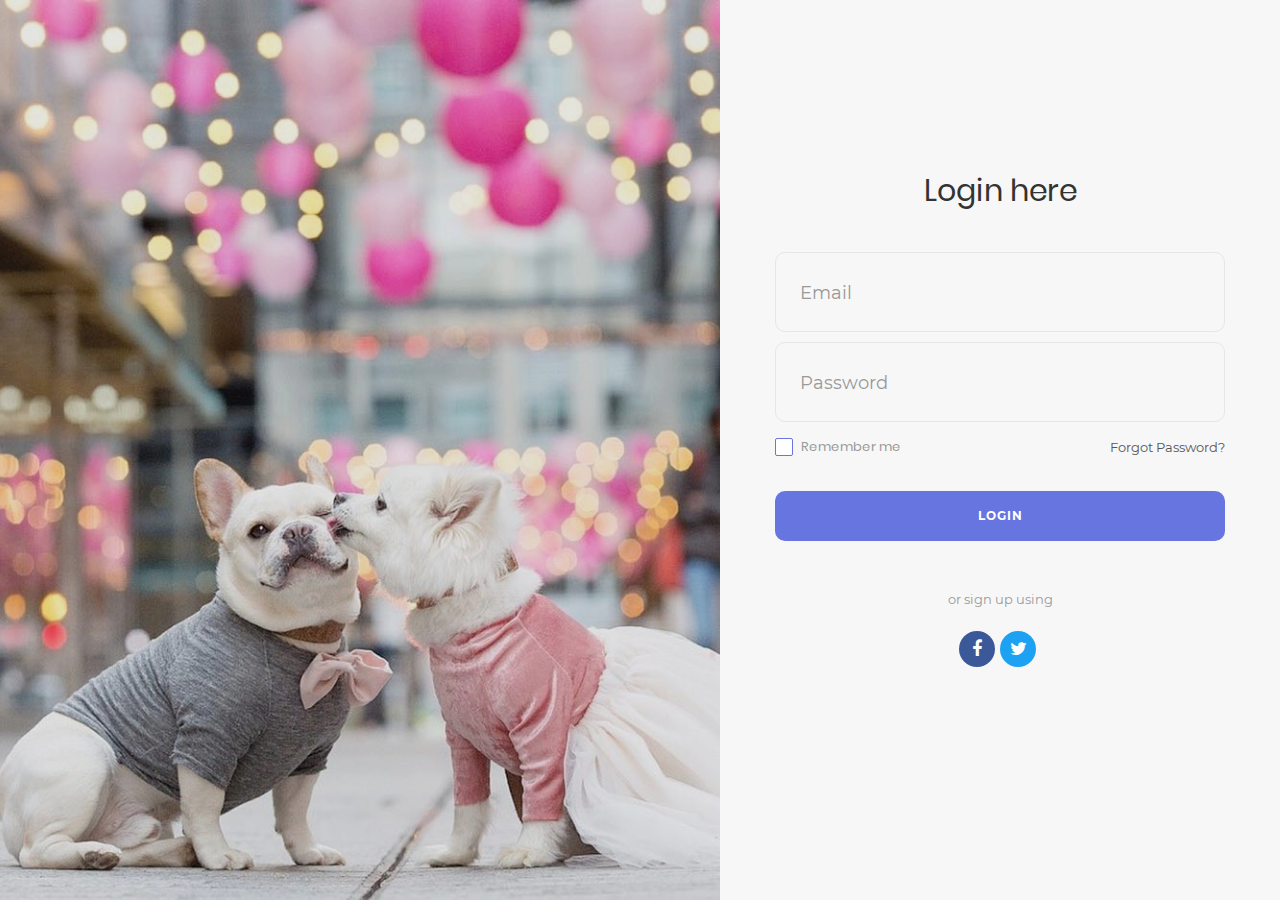
==== index.html @ 112bf882 "second commit" ====
<!DOCTYPE html>
<html lang="en">
<head>
	<title>Login here</title>
	<meta charset="UTF-8">
	<meta name="viewport" content="width=device-width, initial-scale=1">
	<link rel="icon" type="image/png" href="images/icons/favicon.ico"/>
	<link rel="stylesheet" type="text/css" href="additional/bootstrap/css/bootstrap.min.css">
	<link rel="stylesheet" type="text/css" href="fonts/font-awesome-4.7.0/css/font-awesome.min.css">
	<link rel="stylesheet" type="text/css" href="fonts/Linearicons-Free-v1.0.0/icon-font.min.css">
	<link rel="stylesheet" type="text/css" href="additional/animate/animate.css">
	<link rel="stylesheet" type="text/css" href="additional/css-hamburgers/hamburgers.min.css">
	<link rel="stylesheet" type="text/css" href="additional/animsition/css/animsition.min.css">
	<link rel="stylesheet" type="text/css" href="additional/select2/select2.min.css">
	<link rel="stylesheet" type="text/css" href="additional/daterangepicker/daterangepicker.css">
	<link rel="stylesheet" type="text/css" href="css/util.css">
	<link rel="stylesheet" type="text/css" href="css/main.css">
</head>
<body style="background-color: #666666;">

	<div class="limiter">
		<div class="container-login100">
			<div class="wrap-login100">
				<form class="login100-form validate-form">
					<span class="login100-form-title p-b-43">
						Login here
					</span>


					<div class="wrap-input100 validate-input" data-validate = "Valid email is required: ex@abc.xyz">
						<input class="input100" type="text" name="email">
						<span class="focus-input100"></span>
						<span class="label-input100">Email</span>
					</div>


					<div class="wrap-input100 validate-input" data-validate="Password is required">
						<input class="input100" type="password" name="pass">
						<span class="focus-input100"></span>
						<span class="label-input100">Password</span>
					</div>

					<div class="flex-sb-m w-full p-t-3 p-b-32">
						<div class="contact100-form-checkbox">
							<input class="input-checkbox100" id="ckb1" type="checkbox" name="remember-me">
							<label class="label-checkbox100" for="ckb1">
								Remember me
							</label>
						</div>

						<div>
							<a href="#" class="txt1">
								Forgot Password?
							</a>
						</div>
					</div>


					<div class="container-login100-form-btn">
						<button class="login100-form-btn">
							Login
						</button>
					</div>

					<div class="text-center p-t-46 p-b-20">
						<span class="txt2">
							or sign up using
						</span>
					</div>

					<div class="login100-form-social flex-c-m">
						<a href="#" class="login100-form-social-item flex-c-m bg1 m-r-5">
							<i class="fa fa-facebook-f" aria-hidden="true"></i>
						</a>

						<a href="#" class="login100-form-social-item flex-c-m bg2 m-r-5">
							<i class="fa fa-twitter" aria-hidden="true"></i>
						</a>
					</div>
				</form>

				<div class="login100-more" style="background-image: url('images/bg-01.jpg');">
				</div>
			</div>
		</div>
	</div>

	<script src="additional/jquery/jquery-3.2.1.min.js"></script>
	<script src="additional/animsition/js/animsition.min.js"></script>
	<script src="additional/bootstrap/js/popper.js"></script>
	<script src="additional/bootstrap/js/bootstrap.min.js"></script>
	<script src="additional/select2/select2.min.js"></script>
	<script src="additional/daterangepicker/moment.min.js"></script>
	<script src="additional/daterangepicker/daterangepicker.js"></script>
	<script src="additional/countdowntime/countdowntime.js"></script>
	<script src="js/main.js"></script>

</body>
</html>
---- fonts/Linearicons-Free-v1.0.0/icon-font.min.css ----
/*
Linearicons Free v1.0.0 - https://linearicons.com/free
By Perxis - https://perxis.com
(c) 2014-2015 Perxis.com
License: https://linearicons.com/free/license
*/
@font-face{font-family:Linearicons-Free;src:url(https://cdn.linearicons.com/free/1.0.0/Linearicons-Free.eot);src:url(https://cdn.linearicons.com/free/1.0.0/Linearicons-Free.eot?#iefix) format('embedded-opentype'),url(https://cdn.linearicons.com/free/1.0.0/Linearicons-Free.woff2) format('woff2'),url(https://cdn.linearicons.com/free/1.0.0/Linearicons-Free.ttf) format('truetype'),url(https://cdn.linearicons.com/free/1.0.0/Linearicons-Free.woff) format('woff'),url(https://cdn.linearicons.com/free/1.0.0/Linearicons-Free.svg#Linearicons-Free) format('svg');font-weight:400;font-style:normal}.lnr{font-family:Linearicons-Free;speak:none;font-style:normal;font-weight:400;font-variant:normal;text-transform:none;line-height:1;-webkit-font-smoothing:antialiased;-moz-osx-font-smoothing:grayscale}.lnr-home:before{content:"\e800"}.lnr-apartment:before{content:"\e801"}.lnr-pencil:before{content:"\e802"}.lnr-magic-wand:before{content:"\e803"}.lnr-drop:before{content:"\e804"}.lnr-lighter:before{content:"\e805"}.lnr-poop:before{content:"\e806"}.lnr-sun:before{content:"\e807"}.lnr-moon:before{content:"\e808"}.lnr-cloud:before{content:"\e809"}.lnr-cloud-upload:before{content:"\e80a"}.lnr-cloud-download:before{content:"\e80b"}.lnr-cloud-sync:before{content:"\e80c"}.lnr-cloud-check:before{content:"\e80d"}.lnr-database:before{content:"\e80e"}.lnr-lock:before{content:"\e80f"}.lnr-cog:before{content:"\e810"}.lnr-trash:before{content:"\e811"}.lnr-dice:before{content:"\e812"}.lnr-heart:before{content:"\e813"}.lnr-star:before{content:"\e814"}.lnr-star-half:before{content:"\e815"}.lnr-star-empty:before{content:"\e816"}.lnr-flag:before{content:"\e817"}.lnr-envelope:before{content:"\e818"}.lnr-paperclip:before{content:"\e819"}.lnr-inbox:before{content:"\e81a"}.lnr-eye:before{content:"\e81b"}.lnr-printer:before{content:"\e81c"}.lnr-file-empty:before{content:"\e81d"}.lnr-file-add:before{content:"\e81e"}.lnr-enter:before{content:"\e81f"}.lnr-exit:before{content:"\e820"}.lnr-graduation-hat:before{content:"\e821"}.lnr-license:before{content:"\e822"}.lnr-music-note:before{content:"\e823"}.lnr-film-play:before{content:"\e824"}.lnr-camera-video:before{content:"\e825"}.lnr-camera:before{content:"\e826"}.lnr-picture:before{content:"\e827"}.lnr-book:before{content:"\e828"}.lnr-bookmark:before{content:"\e829"}.lnr-user:before{content:"\e82a"}.lnr-users:before{content:"\e82b"}.lnr-shirt:before{content:"\e82c"}.lnr-store:before{content:"\e82d"}.lnr-cart:before{content:"\e82e"}.lnr-tag:before{content:"\e82f"}.lnr-phone-handset:before{content:"\e830"}.lnr-phone:before{content:"\e831"}.lnr-pushpin:before{content:"\e832"}.lnr-map-marker:before{content:"\e833"}.lnr-map:before{content:"\e834"}.lnr-location:before{content:"\e835"}.lnr-calendar-full:before{content:"\e836"}.lnr-keyboard:before{content:"\e837"}.lnr-spell-check:before{content:"\e838"}.lnr-screen:before{content:"\e839"}.lnr-smartphone:before{content:"\e83a"}.lnr-tablet:before{content:"\e83b"}.lnr-laptop:before{content:"\e83c"}.lnr-laptop-phone:before{content:"\e83d"}.lnr-power-switch:before{content:"\e83e"}.lnr-bubble:before{content:"\e83f"}.lnr-heart-pulse:before{content:"\e840"}.lnr-construction:before{content:"\e841"}.lnr-pie-chart:before{content:"\e842"}.lnr-chart-bars:before{content:"\e843"}.lnr-gift:before{content:"\e844"}.lnr-diamond:before{content:"\e845"}.lnr-linearicons:before{content:"\e846"}.lnr-dinner:before{content:"\e847"}.lnr-coffee-cup:before{content:"\e848"}.lnr-leaf:before{content:"\e849"}.lnr-paw:before{content:"\e84a"}.lnr-rocket:before{content:"\e84b"}.lnr-briefcase:before{content:"\e84c"}.lnr-bus:before{content:"\e84d"}.lnr-car:before{content:"\e84e"}.lnr-train:before{content:"\e84f"}.lnr-bicycle:before{content:"\e850"}.lnr-wheelchair:before{content:"\e851"}.lnr-select:before{content:"\e852"}.lnr-earth:before{content:"\e853"}.lnr-smile:before{content:"\e854"}.lnr-sad:before{content:"\e855"}.lnr-neutral:before{content:"\e856"}.lnr-mustache:before{content:"\e857"}.lnr-alarm:before{content:"\e858"}.lnr-bullhorn:before{content:"\e859"}.lnr-volume-high:before{content:"\e85a"}.lnr-volume-medium:before{content:"\e85b"}.lnr-volume-low:before{content:"\e85c"}.lnr-volume:before{content:"\e85d"}.lnr-mic:before{content:"\e85e"}.lnr-hourglass:before{content:"\e85f"}.lnr-undo:before{content:"\e860"}.lnr-redo:before{content:"\e861"}.lnr-sync:before{content:"\e862"}.lnr-history:before{content:"\e863"}.lnr-clock:before{content:"\e864"}.lnr-download:before{content:"\e865"}.lnr-upload:before{content:"\e866"}.lnr-enter-down:before{content:"\e867"}.lnr-exit-up:before{content:"\e868"}.lnr-bug:before{content:"\e869"}.lnr-code:before{content:"\e86a"}.lnr-link:before{content:"\e86b"}.lnr-unlink:before{content:"\e86c"}.lnr-thumbs-up:before{content:"\e86d"}.lnr-thumbs-down:before{content:"\e86e"}.lnr-magnifier:before{content:"\e86f"}.lnr-cross:before{content:"\e870"}.lnr-menu:before{content:"\e871"}.lnr-list:before{content:"\e872"}.lnr-chevron-up:before{content:"\e873"}.lnr-chevron-down:before{content:"\e874"}.lnr-chevron-left:before{content:"\e875"}.lnr-chevron-right:before{content:"\e876"}.lnr-arrow-up:before{content:"\e877"}.lnr-arrow-down:before{content:"\e878"}.lnr-arrow-left:before{content:"\e879"}.lnr-arrow-right:before{content:"\e87a"}.lnr-move:before{content:"\e87b"}.lnr-warning:before{content:"\e87c"}.lnr-question-circle:before{content:"\e87d"}.lnr-menu-circle:before{content:"\e87e"}.lnr-checkmark-circle:before{content:"\e87f"}.lnr-cross-circle:before{content:"\e880"}.lnr-plus-circle:before{content:"\e881"}.lnr-circle-minus:before{content:"\e882"}.lnr-arrow-up-circle:before{content:"\e883"}.lnr-arrow-down-circle:before{content:"\e884"}.lnr-arrow-left-circle:before{content:"\e885"}.lnr-arrow-right-circle:before{content:"\e886"}.lnr-chevron-up-circle:before{content:"\e887"}.lnr-chevron-down-circle:before{content:"\e888"}.lnr-chevron-left-circle:before{content:"\e889"}.lnr-chevron-right-circle:before{content:"\e88a"}.lnr-crop:before{content:"\e88b"}.lnr-frame-expand:before{content:"\e88c"}.lnr-frame-contract:before{content:"\e88d"}.lnr-layers:before{content:"\e88e"}.lnr-funnel:before{content:"\e88f"}.lnr-text-format:before{content:"\e890"}.lnr-text-format-remove:before{content:"\e891"}.lnr-text-size:before{content:"\e892"}.lnr-bold:before{content:"\e893"}.lnr-italic:before{content:"\e894"}.lnr-underline:before{content:"\e895"}.lnr-strikethrough:before{content:"\e896"}.lnr-highlight:before{content:"\e897"}.lnr-text-align-left:before{content:"\e898"}.lnr-text-align-center:before{content:"\e899"}.lnr-text-align-right:before{content:"\e89a"}.lnr-text-align-justify:before{content:"\e89b"}.lnr-line-spacing:before{content:"\e89c"}.lnr-indent-increase:before{content:"\e89d"}.lnr-indent-decrease:before{content:"\e89e"}.lnr-pilcrow:before{content:"\e89f"}.lnr-direction-ltr:before{content:"\e8a0"}.lnr-direction-rtl:before{content:"\e8a1"}.lnr-page-break:before{content:"\e8a2"}.lnr-sort-alpha-asc:before{content:"\e8a3"}.lnr-sort-amount-asc:before{content:"\e8a4"}.lnr-hand:before{content:"\e8a5"}.lnr-pointer-up:before{content:"\e8a6"}.lnr-pointer-right:before{content:"\e8a7"}.lnr-pointer-down:before{content:"\e8a8"}.lnr-pointer-left:before{content:"\e8a9"}
---- additional/css-hamburgers/hamburgers.min.css ----
/*!
 * Hamburgers
 * @description Tasty CSS-animated hamburgers
 * @author Jonathan Suh @jonsuh
 * @site https://jonsuh.com/hamburgers
 * @link https://github.com/jonsuh/hamburgers
 */.hamburger{font:inherit;display:inline-block;overflow:visible;margin:0;padding:15px;cursor:pointer;transition-timing-function:linear;transition-duration:.15s;transition-property:opacity,filter;text-transform:none;color:inherit;border:0;background-color:transparent}.hamburger:hover{opacity:.7}.hamburger-box{position:relative;display:inline-block;width:40px;height:24px}.hamburger-inner{top:50%;display:block;margin-top:-2px}.hamburger-inner,.hamburger-inner:after,.hamburger-inner:before{position:absolute;width:40px;height:4px;transition-timing-function:ease;transition-duration:.15s;transition-property:transform;border-radius:4px;background-color:#000}.hamburger-inner:after,.hamburger-inner:before{display:block;content:''}.hamburger-inner:before{top:-10px}.hamburger-inner:after{bottom:-10px}.hamburger--3dx .hamburger-box{perspective:80px}.hamburger--3dx .hamburger-inner{transition:transform .2s cubic-bezier(.645,.045,.355,1),background-color 0s cubic-bezier(.645,.045,.355,1) .1s}.hamburger--3dx .hamburger-inner:after,.hamburger--3dx .hamburger-inner:before{transition:transform 0s cubic-bezier(.645,.045,.355,1) .1s}.hamburger--3dx.is-active .hamburger-inner{transform:rotateY(180deg);background-color:transparent}.hamburger--3dx.is-active .hamburger-inner:before{transform:translate3d(0,10px,0) rotate(45deg)}.hamburger--3dx.is-active .hamburger-inner:after{transform:translate3d(0,-10px,0) rotate(-45deg)}.hamburger--3dx-r .hamburger-box{perspective:80px}.hamburger--3dx-r .hamburger-inner{transition:transform .2s cubic-bezier(.645,.045,.355,1),background-color 0s cubic-bezier(.645,.045,.355,1) .1s}.hamburger--3dx-r .hamburger-inner:after,.hamburger--3dx-r .hamburger-inner:before{transition:transform 0s cubic-bezier(.645,.045,.355,1) .1s}.hamburger--3dx-r.is-active .hamburger-inner{transform:rotateY(-180deg);background-color:transparent}.hamburger--3dx-r.is-active .hamburger-inner:before{transform:translate3d(0,10px,0) rotate(45deg)}.hamburger--3dx-r.is-active .hamburger-inner:after{transform:translate3d(0,-10px,0) rotate(-45deg)}.hamburger--3dy .hamburger-box{perspective:80px}.hamburger--3dy .hamburger-inner{transition:transform .2s cubic-bezier(.645,.045,.355,1),background-color 0s cubic-bezier(.645,.045,.355,1) .1s}.hamburger--3dy .hamburger-inner:after,.hamburger--3dy .hamburger-inner:before{transition:transform 0s cubic-bezier(.645,.045,.355,1) .1s}.hamburger--3dy.is-active .hamburger-inner{transform:rotateX(-180deg);background-color:transparent}.hamburger--3dy.is-active .hamburger-inner:before{transform:translate3d(0,10px,0) rotate(45deg)}.hamburger--3dy.is-active .hamburger-inner:after{transform:translate3d(0,-10px,0) rotate(-45deg)}.hamburger--3dy-r .hamburger-box{perspective:80px}.hamburger--3dy-r .hamburger-inner{transition:transform .2s cubic-bezier(.645,.045,.355,1),background-color 0s cubic-bezier(.645,.045,.355,1) .1s}.hamburger--3dy-r .hamburger-inner:after,.hamburger--3dy-r .hamburger-inner:before{transition:transform 0s cubic-bezier(.645,.045,.355,1) .1s}.hamburger--3dy-r.is-active .hamburger-inner{transform:rotateX(180deg);background-color:transparent}.hamburger--3dy-r.is-active .hamburger-inner:before{transform:translate3d(0,10px,0) rotate(45deg)}.hamburger--3dy-r.is-active .hamburger-inner:after{transform:translate3d(0,-10px,0) rotate(-45deg)}.hamburger--arrow.is-active .hamburger-inner:before{transform:translate3d(-8px,0,0) rotate(-45deg) scaleX(.7)}.hamburger--arrow.is-active .hamburger-inner:after{transform:translate3d(-8px,0,0) rotate(45deg) scaleX(.7)}.hamburger--arrow-r.is-active .hamburger-inner:before{transform:translate3d(8px,0,0) rotate(45deg) scaleX(.7)}.hamburger--arrow-r.is-active .hamburger-inner:after{transform:translate3d(8px,0,0) rotate(-45deg) scaleX(.7)}.hamburger--arrowalt .hamburger-inner:before{transition:top .1s ease .15s,transform .15s cubic-bezier(.165,.84,.44,1)}.hamburger--arrowalt .hamburger-inner:after{transition:bottom .1s ease .15s,transform .15s cubic-bezier(.165,.84,.44,1)}.hamburger--arrowalt.is-active .hamburger-inner:before{top:0;transition:top .1s ease,transform .15s cubic-bezier(.895,.03,.685,.22) .1s;transform:translate3d(-8px,-10px,0) rotate(-45deg) scaleX(.7)}.hamburger--arrowalt.is-active .hamburger-inner:after{bottom:0;transition:bottom .1s ease,transform .15s cubic-bezier(.895,.03,.685,.22) .1s;transform:translate3d(-8px,10px,0) rotate(45deg) scaleX(.7)}.hamburger--arrowalt-r .hamburger-inner:before{transition:top .1s ease .15s,transform .15s cubic-bezier(.165,.84,.44,1)}.hamburger--arrowalt-r .hamburger-inner:after{transition:bottom .1s ease .15s,transform .15s cubic-bezier(.165,.84,.44,1)}.hamburger--arrowalt-r.is-active .hamburger-inner:before{top:0;transition:top .1s ease,transform .15s cubic-bezier(.895,.03,.685,.22) .1s;transform:translate3d(8px,-10px,0) rotate(45deg) scaleX(.7)}.hamburger--arrowalt-r.is-active .hamburger-inner:after{bottom:0;transition:bottom .1s ease,transform .15s cubic-bezier(.895,.03,.685,.22) .1s;transform:translate3d(8px,10px,0) rotate(-45deg) scaleX(.7)}.hamburger--boring .hamburger-inner,.hamburger--boring .hamburger-inner:after,.hamburger--boring .hamburger-inner:before{transition-property:none}.hamburger--boring.is-active .hamburger-inner{transform:rotate(45deg)}.hamburger--boring.is-active .hamburger-inner:before{top:0;opacity:0}.hamburger--boring.is-active .hamburger-inner:after{bottom:0;transform:rotate(-90deg)}.hamburger--collapse .hamburger-inner{top:auto;bottom:0;transition-delay:.15s;transition-timing-function:cubic-bezier(.55,.055,.675,.19);transition-duration:.15s}.hamburger--collapse .hamburger-inner:after{top:-20px;transition:top .3s cubic-bezier(.33333,.66667,.66667,1) .3s,opacity .1s linear}.hamburger--collapse .hamburger-inner:before{transition:top .12s cubic-bezier(.33333,.66667,.66667,1) .3s,transform .15s cubic-bezier(.55,.055,.675,.19)}.hamburger--collapse.is-active .hamburger-inner{transition-delay:.32s;transition-timing-function:cubic-bezier(.215,.61,.355,1);transform:translate3d(0,-10px,0) rotate(-45deg)}.hamburger--collapse.is-active .hamburger-inner:after{top:0;transition:top .3s cubic-bezier(.33333,0,.66667,.33333),opacity .1s linear .27s;opacity:0}.hamburger--collapse.is-active .hamburger-inner:before{top:0;transition:top .12s cubic-bezier(.33333,0,.66667,.33333) .18s,transform .15s cubic-bezier(.215,.61,.355,1) .42s;transform:rotate(-90deg)}.hamburger--collapse-r .hamburger-inner{top:auto;bottom:0;transition-delay:.15s;transition-timing-function:cubic-bezier(.55,.055,.675,.19);transition-duration:.15s}.hamburger--collapse-r .hamburger-inner:after{top:-20px;transition:top .3s cubic-bezier(.33333,.66667,.66667,1) .3s,opacity .1s linear}.hamburger--collapse-r .hamburger-inner:before{transition:top .12s cubic-bezier(.33333,.66667,.66667,1) .3s,transform .15s cubic-bezier(.55,.055,.675,.19)}.hamburger--collapse-r.is-active .hamburger-inner{transition-delay:.32s;transition-timing-function:cubic-bezier(.215,.61,.355,1);transform:translate3d(0,-10px,0) rotate(45deg)}.hamburger--collapse-r.is-active .hamburger-inner:after{top:0;transition:top .3s cubic-bezier(.33333,0,.66667,.33333),opacity .1s linear .27s;opacity:0}.hamburger--collapse-r.is-active .hamburger-inner:before{top:0;transition:top .12s cubic-bezier(.33333,0,.66667,.33333) .18s,transform .15s cubic-bezier(.215,.61,.355,1) .42s;transform:rotate(90deg)}.hamburger--elastic .hamburger-inner{top:2px;transition-timing-function:cubic-bezier(.68,-.55,.265,1.55);transition-duration:.4s}.hamburger--elastic .hamburger-inner:before{top:10px;transition:opacity .15s ease .4s}.hamburger--elastic .hamburger-inner:after{top:20px;transition:transform .4s cubic-bezier(.68,-.55,.265,1.55)}.hamburger--elastic.is-active .hamburger-inner{transition-delay:.1s;transform:translate3d(0,10px,0) rotate(135deg)}.hamburger--elastic.is-active .hamburger-inner:before{transition-delay:0s;opacity:0}.hamburger--elastic.is-active .hamburger-inner:after{transition-delay:.1s;transform:translate3d(0,-20px,0) rotate(-270deg)}.hamburger--elastic-r .hamburger-inner{top:2px;transition-timing-function:cubic-bezier(.68,-.55,.265,1.55);transition-duration:.4s}.hamburger--elastic-r .hamburger-inner:before{top:10px;transition:opacity .15s ease .4s}.hamburger--elastic-r .hamburger-inner:after{top:20px;transition:transform .4s cubic-bezier(.68,-.55,.265,1.55)}.hamburger--elastic-r.is-active .hamburger-inner{transition-delay:.1s;transform:translate3d(0,10px,0) rotate(-135deg)}.hamburger--elastic-r.is-active .hamburger-inner:before{transition-delay:0s;opacity:0}.hamburger--elastic-r.is-active .hamburger-inner:after{transition-delay:.1s;transform:translate3d(0,-20px,0) rotate(270deg)}.hamburger--emphatic{overflow:hidden}.hamburger--emphatic .hamburger-inner{transition:background-color .2s ease-in .25s}.hamburger--emphatic .hamburger-inner:before{left:0;transition:transform .2s cubic-bezier(.6,.04,.98,.335),top .05s linear .2s,left .2s ease-in .25s}.hamburger--emphatic .hamburger-inner:after{top:10px;right:0;transition:transform .2s cubic-bezier(.6,.04,.98,.335),top .05s linear .2s,right .2s ease-in .25s}.hamburger--emphatic.is-active .hamburger-inner{transition-delay:0s;transition-timing-function:ease-out;background-color:transparent}.hamburger--emphatic.is-active .hamburger-inner:before{top:-80px;left:-80px;transition:left .2s ease-out,top .05s linear .2s,transform .2s cubic-bezier(.075,.82,.165,1) .25s;transform:translate3d(80px,80px,0) rotate(45deg)}.hamburger--emphatic.is-active .hamburger-inner:after{top:-80px;right:-80px;transition:right .2s ease-out,top .05s linear .2s,transform .2s cubic-bezier(.075,.82,.165,1) .25s;transform:translate3d(-80px,80px,0) rotate(-45deg)}.hamburger--emphatic-r{overflow:hidden}.hamburger--emphatic-r .hamburger-inner{transition:background-color .2s ease-in .25s}.hamburger--emphatic-r .hamburger-inner:before{left:0;transition:transform .2s cubic-bezier(.6,.04,.98,.335),top .05s linear .2s,left .2s ease-in .25s}.hamburger--emphatic-r .hamburger-inner:after{top:10px;right:0;transition:transform .2s cubic-bezier(.6,.04,.98,.335),top .05s linear .2s,right .2s ease-in .25s}.hamburger--emphatic-r.is-active .hamburger-inner{transition-delay:0s;transition-timing-function:ease-out;background-color:transparent}.hamburger--emphatic-r.is-active .hamburger-inner:before{top:80px;left:-80px;transition:left .2s ease-out,top .05s linear .2s,transform .2s cubic-bezier(.075,.82,.165,1) .25s;transform:translate3d(80px,-80px,0) rotate(-45deg)}.hamburger--emphatic-r.is-active .hamburger-inner:after{top:80px;right:-80px;transition:right .2s ease-out,top .05s linear .2s,transform .2s cubic-bezier(.075,.82,.165,1) .25s;transform:translate3d(-80px,-80px,0) rotate(45deg)}.hamburger--slider .hamburger-inner{top:2px}.hamburger--slider .hamburger-inner:before{top:10px;transition-timing-function:ease;transition-duration:.2s;transition-property:transform,opacity}.hamburger--slider .hamburger-inner:after{top:20px}.hamburger--slider.is-active .hamburger-inner{transform:translate3d(0,10px,0) rotate(45deg)}.hamburger--slider.is-active .hamburger-inner:before{transform:rotate(-45deg) translate3d(-5.71429px,-6px,0);opacity:0}.hamburger--slider.is-active .hamburger-inner:after{transform:translate3d(0,-20px,0) rotate(-90deg)}.hamburger--slider-r .hamburger-inner{top:2px}.hamburger--slider-r .hamburger-inner:before{top:10px;transition-timing-function:ease;transition-duration:.2s;transition-property:transform,opacity}.hamburger--slider-r .hamburger-inner:after{top:20px}.hamburger--slider-r.is-active .hamburger-inner{transform:translate3d(0,10px,0) rotate(-45deg)}.hamburger--slider-r.is-active .hamburger-inner:before{transform:rotate(45deg) translate3d(5.71429px,-6px,0);opacity:0}.hamburger--slider-r.is-active .hamburger-inner:after{transform:translate3d(0,-20px,0) rotate(90deg)}.hamburger--spring .hamburger-inner{top:2px;transition:background-color 0s linear .15s}.hamburger--spring .hamburger-inner:before{top:10px;transition:top .12s cubic-bezier(.33333,.66667,.66667,1) .3s,transform .15s cubic-bezier(.55,.055,.675,.19)}.hamburger--spring .hamburger-inner:after{top:20px;transition:top .3s cubic-bezier(.33333,.66667,.66667,1) .3s,transform .15s cubic-bezier(.55,.055,.675,.19)}.hamburger--spring.is-active .hamburger-inner{transition-delay:.32s;background-color:transparent}.hamburger--spring.is-active .hamburger-inner:before{top:0;transition:top .12s cubic-bezier(.33333,0,.66667,.33333) .18s,transform .15s cubic-bezier(.215,.61,.355,1) .32s;transform:translate3d(0,10px,0) rotate(45deg)}.hamburger--spring.is-active .hamburger-inner:after{top:0;transition:top .3s cubic-bezier(.33333,0,.66667,.33333),transform .15s cubic-bezier(.215,.61,.355,1) .32s;transform:translate3d(0,10px,0) rotate(-45deg)}.hamburger--spring-r .hamburger-inner{top:auto;bottom:0;transition-delay:0s;transition-timing-function:cubic-bezier(.55,.055,.675,.19);transition-duration:.15s}.hamburger--spring-r .hamburger-inner:after{top:-20px;transition:top .3s cubic-bezier(.33333,.66667,.66667,1) .3s,opacity 0s linear}.hamburger--spring-r .hamburger-inner:before{transition:top .12s cubic-bezier(.33333,.66667,.66667,1) .3s,transform .15s cubic-bezier(.55,.055,.675,.19)}.hamburger--spring-r.is-active .hamburger-inner{transition-delay:.32s;transition-timing-function:cubic-bezier(.215,.61,.355,1);transform:translate3d(0,-10px,0) rotate(-45deg)}.hamburger--spring-r.is-active .hamburger-inner:after{top:0;transition:top .3s cubic-bezier(.33333,0,.66667,.33333),opacity 0s linear .32s;opacity:0}.hamburger--spring-r.is-active .hamburger-inner:before{top:0;transition:top .12s cubic-bezier(.33333,0,.66667,.33333) .18s,transform .15s cubic-bezier(.215,.61,.355,1) .32s;transform:rotate(90deg)}.hamburger--stand .hamburger-inner{transition:transform .1s cubic-bezier(.55,.055,.675,.19) .22s,background-color 0s linear .1s}.hamburger--stand .hamburger-inner:before{transition:top .1s ease-in .1s,transform .1s cubic-bezier(.55,.055,.675,.19) 0s}.hamburger--stand .hamburger-inner:after{transition:bottom .1s ease-in .1s,transform .1s cubic-bezier(.55,.055,.675,.19) 0s}.hamburger--stand.is-active .hamburger-inner{transition:transform .1s cubic-bezier(.215,.61,.355,1) 0s,background-color 0s linear .22s;transform:rotate(90deg);background-color:transparent}.hamburger--stand.is-active .hamburger-inner:before{top:0;transition:top .1s ease-out .12s,transform .1s cubic-bezier(.215,.61,.355,1) .22s;transform:rotate(-45deg)}.hamburger--stand.is-active .hamburger-inner:after{bottom:0;transition:bottom .1s ease-out .12s,transform .1s cubic-bezier(.215,.61,.355,1) .22s;transform:rotate(45deg)}.hamburger--stand-r .hamburger-inner{transition:transform .1s cubic-bezier(.55,.055,.675,.19) .22s,background-color 0s linear .1s}.hamburger--stand-r .hamburger-inner:before{transition:top .1s ease-in .1s,transform .1s cubic-bezier(.55,.055,.675,.19) 0s}.hamburger--stand-r .hamburger-inner:after{transition:bottom .1s ease-in .1s,transform .1s cubic-bezier(.55,.055,.675,.19) 0s}.hamburger--stand-r.is-active .hamburger-inner{transition:transform .1s cubic-bezier(.215,.61,.355,1) 0s,background-color 0s linear .22s;transform:rotate(-90deg);background-color:transparent}.hamburger--stand-r.is-active .hamburger-inner:before{top:0;transition:top .1s ease-out .12s,transform .1s cubic-bezier(.215,.61,.355,1) .22s;transform:rotate(-45deg)}.hamburger--stand-r.is-active .hamburger-inner:after{bottom:0;transition:bottom .1s ease-out .12s,transform .1s cubic-bezier(.215,.61,.355,1) .22s;transform:rotate(45deg)}.hamburger--spin .hamburger-inner{transition-timing-function:cubic-bezier(.55,.055,.675,.19);transition-duration:.3s}.hamburger--spin .hamburger-inner:before{transition:top .1s ease-in .34s,opacity .1s ease-in}.hamburger--spin .hamburger-inner:after{transition:bottom .1s ease-in .34s,transform .3s cubic-bezier(.55,.055,.675,.19)}.hamburger--spin.is-active .hamburger-inner{transition-delay:.14s;transition-timing-function:cubic-bezier(.215,.61,.355,1);transform:rotate(225deg)}.hamburger--spin.is-active .hamburger-inner:before{top:0;transition:top .1s ease-out,opacity .1s ease-out .14s;opacity:0}.hamburger--spin.is-active .hamburger-inner:after{bottom:0;transition:bottom .1s ease-out,transform .3s cubic-bezier(.215,.61,.355,1) .14s;transform:rotate(-90deg)}.hamburger--spin-r .hamburger-inner{transition-timing-function:cubic-bezier(.55,.055,.675,.19);transition-duration:.3s}.hamburger--spin-r .hamburger-inner:before{transition:top .1s ease-in .34s,opacity .1s ease-in}.hamburger--spin-r .hamburger-inner:after{transition:bottom .1s ease-in .34s,transform .3s cubic-bezier(.55,.055,.675,.19)}.hamburger--spin-r.is-active .hamburger-inner{transition-delay:.14s;transition-timing-function:cubic-bezier(.215,.61,.355,1);transform:rotate(-225deg)}.hamburger--spin-r.is-active .hamburger-inner:before{top:0;transition:top .1s ease-out,opacity .1s ease-out .14s;opacity:0}.hamburger--spin-r.is-active .hamburger-inner:after{bottom:0;transition:bottom .1s ease-out,transform .3s cubic-bezier(.215,.61,.355,1) .14s;transform:rotate(90deg)}.hamburger--squeeze .hamburger-inner{transition-timing-function:cubic-bezier(.55,.055,.675,.19);transition-duration:.1s}.hamburger--squeeze .hamburger-inner:before{transition:top .1s ease .14s,opacity .1s ease}.hamburger--squeeze .hamburger-inner:after{transition:bottom .1s ease .14s,transform .1s cubic-bezier(.55,.055,.675,.19)}.hamburger--squeeze.is-active .hamburger-inner{transition-delay:.14s;transition-timing-function:cubic-bezier(.215,.61,.355,1);transform:rotate(45deg)}.hamburger--squeeze.is-active .hamburger-inner:before{top:0;transition:top .1s ease,opacity .1s ease .14s;opacity:0}.hamburger--squeeze.is-active .hamburger-inner:after{bottom:0;transition:bottom .1s ease,transform .1s cubic-bezier(.215,.61,.355,1) .14s;transform:rotate(-90deg)}.hamburger--vortex .hamburger-inner{transition-timing-function:cubic-bezier(.19,1,.22,1);transition-duration:.3s}.hamburger--vortex .hamburger-inner:after,.hamburger--vortex .hamburger-inner:before{transition-delay:.1s;transition-timing-function:linear;transition-duration:0s}.hamburger--vortex .hamburger-inner:before{transition-property:top,opacity}.hamburger--vortex .hamburger-inner:after{transition-property:bottom,transform}.hamburger--vortex.is-active .hamburger-inner{transition-timing-function:cubic-bezier(.19,1,.22,1);transform:rotate(765deg)}.hamburger--vortex.is-active .hamburger-inner:after,.hamburger--vortex.is-active .hamburger-inner:before{transition-delay:0s}.hamburger--vortex.is-active .hamburger-inner:before{top:0;opacity:0}.hamburger--vortex.is-active .hamburger-inner:after{bottom:0;transform:rotate(90deg)}.hamburger--vortex-r .hamburger-inner{transition-timing-function:cubic-bezier(.19,1,.22,1);transition-duration:.3s}.hamburger--vortex-r .hamburger-inner:after,.hamburger--vortex-r .hamburger-inner:before{transition-delay:.1s;transition-timing-function:linear;transition-duration:0s}.hamburger--vortex-r .hamburger-inner:before{transition-property:top,opacity}.hamburger--vortex-r .hamburger-inner:after{transition-property:bottom,transform}.hamburger--vortex-r.is-active .hamburger-inner{transition-timing-function:cubic-bezier(.19,1,.22,1);transform:rotate(-765deg)}.hamburger--vortex-r.is-active .hamburger-inner:after,.hamburger--vortex-r.is-active .hamburger-inner:before{transition-delay:0s}.hamburger--vortex-r.is-active .hamburger-inner:before{top:0;opacity:0}.hamburger--vortex-r.is-active .hamburger-inner:after{bottom:0;transform:rotate(-90deg)}
---- additional/daterangepicker/daterangepicker.css ----
.daterangepicker {
  position: absolute;
  color: inherit;
  background-color: #fff;
  border-radius: 4px;
  width: 278px;
  padding: 4px;
  margin-top: 1px;
  top: 100px;
  left: 20px;
  /* Calendars */ }
  .daterangepicker:before, .daterangepicker:after {
    position: absolute;
    display: inline-block;
    border-bottom-color: rgba(0, 0, 0, 0.2);
    content: ''; }
  .daterangepicker:before {
    top: -7px;
    border-right: 7px solid transparent;
    border-left: 7px solid transparent;
    border-bottom: 7px solid #ccc; }
  .daterangepicker:after {
    top: -6px;
    border-right: 6px solid transparent;
    border-bottom: 6px solid #fff;
    border-left: 6px solid transparent; }
  .daterangepicker.opensleft:before {
    right: 9px; }
  .daterangepicker.opensleft:after {
    right: 10px; }
  .daterangepicker.openscenter:before {
    left: 0;
    right: 0;
    width: 0;
    margin-left: auto;
    margin-right: auto; }
  .daterangepicker.openscenter:after {
    left: 0;
    right: 0;
    width: 0;
    margin-left: auto;
    margin-right: auto; }
  .daterangepicker.opensright:before {
    left: 9px; }
  .daterangepicker.opensright:after {
    left: 10px; }
  .daterangepicker.dropup {
    margin-top: -5px; }
    .daterangepicker.dropup:before {
      top: initial;
      bottom: -7px;
      border-bottom: initial;
      border-top: 7px solid #ccc; }
    .daterangepicker.dropup:after {
      top: initial;
      bottom: -6px;
      border-bottom: initial;
      border-top: 6px solid #fff; }
  .daterangepicker.dropdown-menu {
    max-width: none;
    z-index: 3001; }
  .daterangepicker.single .ranges, .daterangepicker.single .calendar {
    float: none; }
  .daterangepicker.show-calendar .calendar {
    display: block; }
  .daterangepicker .calendar {
    display: none;
    max-width: 270px;
    margin: 4px; }
    .daterangepicker .calendar.single .calendar-table {
      border: none; }
    .daterangepicker .calendar th, .daterangepicker .calendar td {
      white-space: nowrap;
      text-align: center;
      min-width: 32px; }
  .daterangepicker .calendar-table {
    border: 1px solid #fff;
    padding: 4px;
    border-radius: 4px;
    background-color: #fff; }
  .daterangepicker table {
    width: 100%;
    margin: 0; }
  .daterangepicker td, .daterangepicker th {
    text-align: center;
    width: 20px;
    height: 20px;
    border-radius: 4px;
    border: 1px solid transparent;
    white-space: nowrap;
    cursor: pointer; }
    .daterangepicker td.available:hover, .daterangepicker th.available:hover {
      background-color: #eee;
      border-color: transparent;
      color: inherit; }
    .daterangepicker td.week, .daterangepicker th.week {
      font-size: 80%;
      color: #ccc; }
  .daterangepicker td.off, .daterangepicker td.off.in-range, .daterangepicker td.off.start-date, .daterangepicker td.off.end-date {
    background-color: #fff;
    border-color: transparent;
    color: #999; }
  .daterangepicker td.in-range {
    background-color: #ebf4f8;
    border-color: transparent;
    color: #000;
    border-radius: 0; }
  .daterangepicker td.start-date {
    border-radius: 4px 0 0 4px; }
  .daterangepicker td.end-date {
    border-radius: 0 4px 4px 0; }
  .daterangepicker td.start-date.end-date {
    border-radius: 4px; }
  .daterangepicker td.active, .daterangepicker td.active:hover {
    background-color: #357ebd;
    border-color: transparent;
    color: #fff; }
  .daterangepicker th.month {
    width: auto; }
  .daterangepicker td.disabled, .daterangepicker option.disabled {
    color: #999;
    cursor: not-allowed;
    text-decoration: line-through; }
  .daterangepicker select.monthselect, .daterangepicker select.yearselect {
    font-size: 12px;
    padding: 1px;
    height: auto;
    margin: 0;
    cursor: default; }
  .daterangepicker select.monthselect {
    margin-right: 2%;
    width: 56%; }
  .daterangepicker select.yearselect {
    width: 40%; }
  .daterangepicker select.hourselect, .daterangepicker select.minuteselect, .daterangepicker select.secondselect, .daterangepicker select.ampmselect {
    width: 50px;
    margin-bottom: 0; }
  .daterangepicker .input-mini {
    border: 1px solid #ccc;
    border-radius: 4px;
    color: #555;
    height: 30px;
    line-height: 30px;
    display: block;
    vertical-align: middle;
    margin: 0 0 5px 0;
    padding: 0 6px 0 28px;
    width: 100%; }
    .daterangepicker .input-mini.active {
      border: 1px solid #08c;
      border-radius: 4px; }
  .daterangepicker .daterangepicker_input {
    position: relative; }
    .daterangepicker .daterangepicker_input i {
      position: absolute;
      left: 8px;
      top: 8px; }
  .daterangepicker.rtl .input-mini {
    padding-right: 28px;
    padding-left: 6px; }
  .daterangepicker.rtl .daterangepicker_input i {
    left: auto;
    right: 8px; }
  .daterangepicker .calendar-time {
    text-align: center;
    margin: 5px auto;
    line-height: 30px;
    position: relative;
    padding-left: 28px; }
    .daterangepicker .calendar-time select.disabled {
      color: #ccc;
      cursor: not-allowed; }

.ranges {
  font-size: 11px;
  float: none;
  margin: 4px;
  text-align: left; }
  .ranges ul {
    list-style: none;
    margin: 0 auto;
    padding: 0;
    width: 100%; }
  .ranges li {
    font-size: 13px;
    background-color: #f5f5f5;
    border: 1px solid #f5f5f5;
    border-radius: 4px;
    color: #08c;
    padding: 3px 12px;
    margin-bottom: 8px;
    cursor: pointer; }
    .ranges li:hover {
      background-color: #08c;
      border: 1px solid #08c;
      color: #fff; }
    .ranges li.active {
      background-color: #08c;
      border: 1px solid #08c;
      color: #fff; }

/*  Larger Screen Styling */
@media (min-width: 564px) {
  .daterangepicker {
    width: auto; }
    .daterangepicker .ranges ul {
      width: 160px; }
    .daterangepicker.single .ranges ul {
      width: 100%; }
    .daterangepicker.single .calendar.left {
      clear: none; }
    .daterangepicker.single.ltr .ranges, .daterangepicker.single.ltr .calendar {
      float: left; }
    .daterangepicker.single.rtl .ranges, .daterangepicker.single.rtl .calendar {
      float: right; }
    .daterangepicker.ltr {
      direction: ltr;
      text-align: left; }
      .daterangepicker.ltr .calendar.left {
        clear: left;
        margin-right: 0; }
        .daterangepicker.ltr .calendar.left .calendar-table {
          border-right: none;
          border-top-right-radius: 0;
          border-bottom-right-radius: 0; }
      .daterangepicker.ltr .calendar.right {
        margin-left: 0; }
        .daterangepicker.ltr .calendar.right .calendar-table {
          border-left: none;
          border-top-left-radius: 0;
          border-bottom-left-radius: 0; }
      .daterangepicker.ltr .left .daterangepicker_input {
        padding-right: 12px; }
      .daterangepicker.ltr .calendar.left .calendar-table {
        padding-right: 12px; }
      .daterangepicker.ltr .ranges, .daterangepicker.ltr .calendar {
        float: left; }
    .daterangepicker.rtl {
      direction: rtl;
      text-align: right; }
      .daterangepicker.rtl .calendar.left {
        clear: right;
        margin-left: 0; }
        .daterangepicker.rtl .calendar.left .calendar-table {
          border-left: none;
          border-top-left-radius: 0;
          border-bottom-left-radius: 0; }
      .daterangepicker.rtl .calendar.right {
        margin-right: 0; }
        .daterangepicker.rtl .calendar.right .calendar-table {
          border-right: none;
          border-top-right-radius: 0;
          border-bottom-right-radius: 0; }
      .daterangepicker.rtl .left .daterangepicker_input {
        padding-left: 12px; }
      .daterangepicker.rtl .calendar.left .calendar-table {
        padding-left: 12px; }
      .daterangepicker.rtl .ranges, .daterangepicker.rtl .calendar {
        text-align: right;
        float: right; } }
@media (min-width: 730px) {
  .daterangepicker .ranges {
    width: auto; }
  .daterangepicker.ltr .ranges {
    float: left; }
  .daterangepicker.rtl .ranges {
    float: right; }
  .daterangepicker .calendar.left {
    clear: none !important; } }
---- css/util.css ----
/*[ FONT SIZE ]
///////////////////////////////////////////////////////////
*/
.fs-1 {font-size: 1px;}
.fs-2 {font-size: 2px;}
.fs-3 {font-size: 3px;}
.fs-4 {font-size: 4px;}
.fs-5 {font-size: 5px;}
.fs-6 {font-size: 6px;}
.fs-7 {font-size: 7px;}
.fs-8 {font-size: 8px;}
.fs-9 {font-size: 9px;}
.fs-10 {font-size: 10px;}
.fs-11 {font-size: 11px;}
.fs-12 {font-size: 12px;}
.fs-13 {font-size: 13px;}
.fs-14 {font-size: 14px;}
.fs-15 {font-size: 15px;}
.fs-16 {font-size: 16px;}
.fs-17 {font-size: 17px;}
.fs-18 {font-size: 18px;}
.fs-19 {font-size: 19px;}
.fs-20 {font-size: 20px;}
.fs-21 {font-size: 21px;}
.fs-22 {font-size: 22px;}
.fs-23 {font-size: 23px;}
.fs-24 {font-size: 24px;}
.fs-25 {font-size: 25px;}
.fs-26 {font-size: 26px;}
.fs-27 {font-size: 27px;}
.fs-28 {font-size: 28px;}
.fs-29 {font-size: 29px;}
.fs-30 {font-size: 30px;}
.fs-31 {font-size: 31px;}
.fs-32 {font-size: 32px;}
.fs-33 {font-size: 33px;}
.fs-34 {font-size: 34px;}
.fs-35 {font-size: 35px;}
.fs-36 {font-size: 36px;}
.fs-37 {font-size: 37px;}
.fs-38 {font-size: 38px;}
.fs-39 {font-size: 39px;}
.fs-40 {font-size: 40px;}
.fs-41 {font-size: 41px;}
.fs-42 {font-size: 42px;}
.fs-43 {font-size: 43px;}
.fs-44 {font-size: 44px;}
.fs-45 {font-size: 45px;}
.fs-46 {font-size: 46px;}
.fs-47 {font-size: 47px;}
.fs-48 {font-size: 48px;}
.fs-49 {font-size: 49px;}
.fs-50 {font-size: 50px;}
.fs-51 {font-size: 51px;}
.fs-52 {font-size: 52px;}
.fs-53 {font-size: 53px;}
.fs-54 {font-size: 54px;}
.fs-55 {font-size: 55px;}
.fs-56 {font-size: 56px;}
.fs-57 {font-size: 57px;}
.fs-58 {font-size: 58px;}
.fs-59 {font-size: 59px;}
.fs-60 {font-size: 60px;}
.fs-61 {font-size: 61px;}
.fs-62 {font-size: 62px;}
.fs-63 {font-size: 63px;}
.fs-64 {font-size: 64px;}
.fs-65 {font-size: 65px;}
.fs-66 {font-size: 66px;}
.fs-67 {font-size: 67px;}
.fs-68 {font-size: 68px;}
.fs-69 {font-size: 69px;}
.fs-70 {font-size: 70px;}
.fs-71 {font-size: 71px;}
.fs-72 {font-size: 72px;}
.fs-73 {font-size: 73px;}
.fs-74 {font-size: 74px;}
.fs-75 {font-size: 75px;}
.fs-76 {font-size: 76px;}
.fs-77 {font-size: 77px;}
.fs-78 {font-size: 78px;}
.fs-79 {font-size: 79px;}
.fs-80 {font-size: 80px;}
.fs-81 {font-size: 81px;}
.fs-82 {font-size: 82px;}
.fs-83 {font-size: 83px;}
.fs-84 {font-size: 84px;}
.fs-85 {font-size: 85px;}
.fs-86 {font-size: 86px;}
.fs-87 {font-size: 87px;}
.fs-88 {font-size: 88px;}
.fs-89 {font-size: 89px;}
.fs-90 {font-size: 90px;}
.fs-91 {font-size: 91px;}
.fs-92 {font-size: 92px;}
.fs-93 {font-size: 93px;}
.fs-94 {font-size: 94px;}
.fs-95 {font-size: 95px;}
.fs-96 {font-size: 96px;}
.fs-97 {font-size: 97px;}
.fs-98 {font-size: 98px;}
.fs-99 {font-size: 99px;}
.fs-100 {font-size: 100px;}
.fs-101 {font-size: 101px;}
.fs-102 {font-size: 102px;}
.fs-103 {font-size: 103px;}
.fs-104 {font-size: 104px;}
.fs-105 {font-size: 105px;}
.fs-106 {font-size: 106px;}
.fs-107 {font-size: 107px;}
.fs-108 {font-size: 108px;}
.fs-109 {font-size: 109px;}
.fs-110 {font-size: 110px;}
.fs-111 {font-size: 111px;}
.fs-112 {font-size: 112px;}
.fs-113 {font-size: 113px;}
.fs-114 {font-size: 114px;}
.fs-115 {font-size: 115px;}
.fs-116 {font-size: 116px;}
.fs-117 {font-size: 117px;}
.fs-118 {font-size: 118px;}
.fs-119 {font-size: 119px;}
.fs-120 {font-size: 120px;}
.fs-121 {font-size: 121px;}
.fs-122 {font-size: 122px;}
.fs-123 {font-size: 123px;}
.fs-124 {font-size: 124px;}
.fs-125 {font-size: 125px;}
.fs-126 {font-size: 126px;}
.fs-127 {font-size: 127px;}
.fs-128 {font-size: 128px;}
.fs-129 {font-size: 129px;}
.fs-130 {font-size: 130px;}
.fs-131 {font-size: 131px;}
.fs-132 {font-size: 132px;}
.fs-133 {font-size: 133px;}
.fs-134 {font-size: 134px;}
.fs-135 {font-size: 135px;}
.fs-136 {font-size: 136px;}
.fs-137 {font-size: 137px;}
.fs-138 {font-size: 138px;}
.fs-139 {font-size: 139px;}
.fs-140 {font-size: 140px;}
.fs-141 {font-size: 141px;}
.fs-142 {font-size: 142px;}
.fs-143 {font-size: 143px;}
.fs-144 {font-size: 144px;}
.fs-145 {font-size: 145px;}
.fs-146 {font-size: 146px;}
.fs-147 {font-size: 147px;}
.fs-148 {font-size: 148px;}
.fs-149 {font-size: 149px;}
.fs-150 {font-size: 150px;}
.fs-151 {font-size: 151px;}
.fs-152 {font-size: 152px;}
.fs-153 {font-size: 153px;}
.fs-154 {font-size: 154px;}
.fs-155 {font-size: 155px;}
.fs-156 {font-size: 156px;}
.fs-157 {font-size: 157px;}
.fs-158 {font-size: 158px;}
.fs-159 {font-size: 159px;}
.fs-160 {font-size: 160px;}
.fs-161 {font-size: 161px;}
.fs-162 {font-size: 162px;}
.fs-163 {font-size: 163px;}
.fs-164 {font-size: 164px;}
.fs-165 {font-size: 165px;}
.fs-166 {font-size: 166px;}
.fs-167 {font-size: 167px;}
.fs-168 {font-size: 168px;}
.fs-169 {font-size: 169px;}
.fs-170 {font-size: 170px;}
.fs-171 {font-size: 171px;}
.fs-172 {font-size: 172px;}
.fs-173 {font-size: 173px;}
.fs-174 {font-size: 174px;}
.fs-175 {font-size: 175px;}
.fs-176 {font-size: 176px;}
.fs-177 {font-size: 177px;}
.fs-178 {font-size: 178px;}
.fs-179 {font-size: 179px;}
.fs-180 {font-size: 180px;}
.fs-181 {font-size: 181px;}
.fs-182 {font-size: 182px;}
.fs-183 {font-size: 183px;}
.fs-184 {font-size: 184px;}
.fs-185 {font-size: 185px;}
.fs-186 {font-size: 186px;}
.fs-187 {font-size: 187px;}
.fs-188 {font-size: 188px;}
.fs-189 {font-size: 189px;}
.fs-190 {font-size: 190px;}
.fs-191 {font-size: 191px;}
.fs-192 {font-size: 192px;}
.fs-193 {font-size: 193px;}
.fs-194 {font-size: 194px;}
.fs-195 {font-size: 195px;}
.fs-196 {font-size: 196px;}
.fs-197 {font-size: 197px;}
.fs-198 {font-size: 198px;}
.fs-199 {font-size: 199px;}
.fs-200 {font-size: 200px;}

/*[ PADDING ]
///////////////////////////////////////////////////////////
*/
.p-t-0 {padding-top: 0px;}
.p-t-1 {padding-top: 1px;}
.p-t-2 {padding-top: 2px;}
.p-t-3 {padding-top: 3px;}
.p-t-4 {padding-top: 4px;}
.p-t-5 {padding-top: 5px;}
.p-t-6 {padding-top: 6px;}
.p-t-7 {padding-top: 7px;}
.p-t-8 {padding-top: 8px;}
.p-t-9 {padding-top: 9px;}
.p-t-10 {padding-top: 10px;}
.p-t-11 {padding-top: 11px;}
.p-t-12 {padding-top: 12px;}
.p-t-13 {padding-top: 13px;}
.p-t-14 {padding-top: 14px;}
.p-t-15 {padding-top: 15px;}
.p-t-16 {padding-top: 16px;}
.p-t-17 {padding-top: 17px;}
.p-t-18 {padding-top: 18px;}
.p-t-19 {padding-top: 19px;}
.p-t-20 {padding-top: 20px;}
.p-t-21 {padding-top: 21px;}
.p-t-22 {padding-top: 22px;}
.p-t-23 {padding-top: 23px;}
.p-t-24 {padding-top: 24px;}
.p-t-25 {padding-top: 25px;}
.p-t-26 {padding-top: 26px;}
.p-t-27 {padding-top: 27px;}
.p-t-28 {padding-top: 28px;}
.p-t-29 {padding-top: 29px;}
.p-t-30 {padding-top: 30px;}
.p-t-31 {padding-top: 31px;}
.p-t-32 {padding-top: 32px;}
.p-t-33 {padding-top: 33px;}
.p-t-34 {padding-top: 34px;}
.p-t-35 {padding-top: 35px;}
.p-t-36 {padding-top: 36px;}
.p-t-37 {padding-top: 37px;}
.p-t-38 {padding-top: 38px;}
.p-t-39 {padding-top: 39px;}
.p-t-40 {padding-top: 40px;}
.p-t-41 {padding-top: 41px;}
.p-t-42 {padding-top: 42px;}
.p-t-43 {padding-top: 43px;}
.p-t-44 {padding-top: 44px;}
.p-t-45 {padding-top: 45px;}
.p-t-46 {padding-top: 46px;}
.p-t-47 {padding-top: 47px;}
.p-t-48 {padding-top: 48px;}
.p-t-49 {padding-top: 49px;}
.p-t-50 {padding-top: 50px;}
.p-t-51 {padding-top: 51px;}
.p-t-52 {padding-top: 52px;}
.p-t-53 {padding-top: 53px;}
.p-t-54 {padding-top: 54px;}
.p-t-55 {padding-top: 55px;}
.p-t-56 {padding-top: 56px;}
.p-t-57 {padding-top: 57px;}
.p-t-58 {padding-top: 58px;}
.p-t-59 {padding-top: 59px;}
.p-t-60 {padding-top: 60px;}
.p-t-61 {padding-top: 61px;}
.p-t-62 {padding-top: 62px;}
.p-t-63 {padding-top: 63px;}
.p-t-64 {padding-top: 64px;}
.p-t-65 {padding-top: 65px;}
.p-t-66 {padding-top: 66px;}
.p-t-67 {padding-top: 67px;}
.p-t-68 {padding-top: 68px;}
.p-t-69 {padding-top: 69px;}
.p-t-70 {padding-top: 70px;}
.p-t-71 {padding-top: 71px;}
.p-t-72 {padding-top: 72px;}
.p-t-73 {padding-top: 73px;}
.p-t-74 {padding-top: 74px;}
.p-t-75 {padding-top: 75px;}
.p-t-76 {padding-top: 76px;}
.p-t-77 {padding-top: 77px;}
.p-t-78 {padding-top: 78px;}
.p-t-79 {padding-top: 79px;}
.p-t-80 {padding-top: 80px;}
.p-t-81 {padding-top: 81px;}
.p-t-82 {padding-top: 82px;}
.p-t-83 {padding-top: 83px;}
.p-t-84 {padding-top: 84px;}
.p-t-85 {padding-top: 85px;}
.p-t-86 {padding-top: 86px;}
.p-t-87 {padding-top: 87px;}
.p-t-88 {padding-top: 88px;}
.p-t-89 {padding-top: 89px;}
.p-t-90 {padding-top: 90px;}
.p-t-91 {padding-top: 91px;}
.p-t-92 {padding-top: 92px;}
.p-t-93 {padding-top: 93px;}
.p-t-94 {padding-top: 94px;}
.p-t-95 {padding-top: 95px;}
.p-t-96 {padding-top: 96px;}
.p-t-97 {padding-top: 97px;}
.p-t-98 {padding-top: 98px;}
.p-t-99 {padding-top: 99px;}
.p-t-100 {padding-top: 100px;}
.p-t-101 {padding-top: 101px;}
.p-t-102 {padding-top: 102px;}
.p-t-103 {padding-top: 103px;}
.p-t-104 {padding-top: 104px;}
.p-t-105 {padding-top: 105px;}
.p-t-106 {padding-top: 106px;}
.p-t-107 {padding-top: 107px;}
.p-t-108 {padding-top: 108px;}
.p-t-109 {padding-top: 109px;}
.p-t-110 {padding-top: 110px;}
.p-t-111 {padding-top: 111px;}
.p-t-112 {padding-top: 112px;}
.p-t-113 {padding-top: 113px;}
.p-t-114 {padding-top: 114px;}
.p-t-115 {padding-top: 115px;}
.p-t-116 {padding-top: 116px;}
.p-t-117 {padding-top: 117px;}
.p-t-118 {padding-top: 118px;}
.p-t-119 {padding-top: 119px;}
.p-t-120 {padding-top: 120px;}
.p-t-121 {padding-top: 121px;}
.p-t-122 {padding-top: 122px;}
.p-t-123 {padding-top: 123px;}
.p-t-124 {padding-top: 124px;}
.p-t-125 {padding-top: 125px;}
.p-t-126 {padding-top: 126px;}
.p-t-127 {padding-top: 127px;}
.p-t-128 {padding-top: 128px;}
.p-t-129 {padding-top: 129px;}
.p-t-130 {padding-top: 130px;}
.p-t-131 {padding-top: 131px;}
.p-t-132 {padding-top: 132px;}
.p-t-133 {padding-top: 133px;}
.p-t-134 {padding-top: 134px;}
.p-t-135 {padding-top: 135px;}
.p-t-136 {padding-top: 136px;}
.p-t-137 {padding-top: 137px;}
.p-t-138 {padding-top: 138px;}
.p-t-139 {padding-top: 139px;}
.p-t-140 {padding-top: 140px;}
.p-t-141 {padding-top: 141px;}
.p-t-142 {padding-top: 142px;}
.p-t-143 {padding-top: 143px;}
.p-t-144 {padding-top: 144px;}
.p-t-145 {padding-top: 145px;}
.p-t-146 {padding-top: 146px;}
.p-t-147 {padding-top: 147px;}
.p-t-148 {padding-top: 148px;}
.p-t-149 {padding-top: 149px;}
.p-t-150 {padding-top: 150px;}
.p-t-151 {padding-top: 151px;}
.p-t-152 {padding-top: 152px;}
.p-t-153 {padding-top: 153px;}
.p-t-154 {padding-top: 154px;}
.p-t-155 {padding-top: 155px;}
.p-t-156 {padding-top: 156px;}
.p-t-157 {padding-top: 157px;}
.p-t-158 {padding-top: 158px;}
.p-t-159 {padding-top: 159px;}
.p-t-160 {padding-top: 160px;}
.p-t-161 {padding-top: 161px;}
.p-t-162 {padding-top: 162px;}
.p-t-163 {padding-top: 163px;}
.p-t-164 {padding-top: 164px;}
.p-t-165 {padding-top: 165px;}
.p-t-166 {padding-top: 166px;}
.p-t-167 {padding-top: 167px;}
.p-t-168 {padding-top: 168px;}
.p-t-169 {padding-top: 169px;}
.p-t-170 {padding-top: 170px;}
.p-t-171 {padding-top: 171px;}
.p-t-172 {padding-top: 172px;}
.p-t-173 {padding-top: 173px;}
.p-t-174 {padding-top: 174px;}
.p-t-175 {padding-top: 175px;}
.p-t-176 {padding-top: 176px;}
.p-t-177 {padding-top: 177px;}
.p-t-178 {padding-top: 178px;}
.p-t-179 {padding-top: 179px;}
.p-t-180 {padding-top: 180px;}
.p-t-181 {padding-top: 181px;}
.p-t-182 {padding-top: 182px;}
.p-t-183 {padding-top: 183px;}
.p-t-184 {padding-top: 184px;}
.p-t-185 {padding-top: 185px;}
.p-t-186 {padding-top: 186px;}
.p-t-187 {padding-top: 187px;}
.p-t-188 {padding-top: 188px;}
.p-t-189 {padding-top: 189px;}
.p-t-190 {padding-top: 190px;}
.p-t-191 {padding-top: 191px;}
.p-t-192 {padding-top: 192px;}
.p-t-193 {padding-top: 193px;}
.p-t-194 {padding-top: 194px;}
.p-t-195 {padding-top: 195px;}
.p-t-196 {padding-top: 196px;}
.p-t-197 {padding-top: 197px;}
.p-t-198 {padding-top: 198px;}
.p-t-199 {padding-top: 199px;}
.p-t-200 {padding-top: 200px;}
.p-t-201 {padding-top: 201px;}
.p-t-202 {padding-top: 202px;}
.p-t-203 {padding-top: 203px;}
.p-t-204 {padding-top: 204px;}
.p-t-205 {padding-top: 205px;}
.p-t-206 {padding-top: 206px;}
.p-t-207 {padding-top: 207px;}
.p-t-208 {padding-top: 208px;}
.p-t-209 {padding-top: 209px;}
.p-t-210 {padding-top: 210px;}
.p-t-211 {padding-top: 211px;}
.p-t-212 {padding-top: 212px;}
.p-t-213 {padding-top: 213px;}
.p-t-214 {padding-top: 214px;}
.p-t-215 {padding-top: 215px;}
.p-t-216 {padding-top: 216px;}
.p-t-217 {padding-top: 217px;}
.p-t-218 {padding-top: 218px;}
.p-t-219 {padding-top: 219px;}
.p-t-220 {padding-top: 220px;}
.p-t-221 {padding-top: 221px;}
.p-t-222 {padding-top: 222px;}
.p-t-223 {padding-top: 223px;}
.p-t-224 {padding-top: 224px;}
.p-t-225 {padding-top: 225px;}
.p-t-226 {padding-top: 226px;}
.p-t-227 {padding-top: 227px;}
.p-t-228 {padding-top: 228px;}
.p-t-229 {padding-top: 229px;}
.p-t-230 {padding-top: 230px;}
.p-t-231 {padding-top: 231px;}
.p-t-232 {padding-top: 232px;}
.p-t-233 {padding-top: 233px;}
.p-t-234 {padding-top: 234px;}
.p-t-235 {padding-top: 235px;}
.p-t-236 {padding-top: 236px;}
.p-t-237 {padding-top: 237px;}
.p-t-238 {padding-top: 238px;}
.p-t-239 {padding-top: 239px;}
.p-t-240 {padding-top: 240px;}
.p-t-241 {padding-top: 241px;}
.p-t-242 {padding-top: 242px;}
.p-t-243 {padding-top: 243px;}
.p-t-244 {padding-top: 244px;}
.p-t-245 {padding-top: 245px;}
.p-t-246 {padding-top: 246px;}
.p-t-247 {padding-top: 247px;}
.p-t-248 {padding-top: 248px;}
.p-t-249 {padding-top: 249px;}
.p-t-250 {padding-top: 250px;}
.p-b-0 {padding-bottom: 0px;}
.p-b-1 {padding-bottom: 1px;}
.p-b-2 {padding-bottom: 2px;}
.p-b-3 {padding-bottom: 3px;}
.p-b-4 {padding-bottom: 4px;}
.p-b-5 {padding-bottom: 5px;}
.p-b-6 {padding-bottom: 6px;}
.p-b-7 {padding-bottom: 7px;}
.p-b-8 {padding-bottom: 8px;}
.p-b-9 {padding-bottom: 9px;}
.p-b-10 {padding-bottom: 10px;}
.p-b-11 {padding-bottom: 11px;}
.p-b-12 {padding-bottom: 12px;}
.p-b-13 {padding-bottom: 13px;}
.p-b-14 {padding-bottom: 14px;}
.p-b-15 {padding-bottom: 15px;}
.p-b-16 {padding-bottom: 16px;}
.p-b-17 {padding-bottom: 17px;}
.p-b-18 {padding-bottom: 18px;}
.p-b-19 {padding-bottom: 19px;}
.p-b-20 {padding-bottom: 20px;}
.p-b-21 {padding-bottom: 21px;}
.p-b-22 {padding-bottom: 22px;}
.p-b-23 {padding-bottom: 23px;}
.p-b-24 {padding-bottom: 24px;}
.p-b-25 {padding-bottom: 25px;}
.p-b-26 {padding-bottom: 26px;}
.p-b-27 {padding-bottom: 27px;}
.p-b-28 {padding-bottom: 28px;}
.p-b-29 {padding-bottom: 29px;}
.p-b-30 {padding-bottom: 30px;}
.p-b-31 {padding-bottom: 31px;}
.p-b-32 {padding-bottom: 32px;}
.p-b-33 {padding-bottom: 33px;}
.p-b-34 {padding-bottom: 34px;}
.p-b-35 {padding-bottom: 35px;}
.p-b-36 {padding-bottom: 36px;}
.p-b-37 {padding-bottom: 37px;}
.p-b-38 {padding-bottom: 38px;}
.p-b-39 {padding-bottom: 39px;}
.p-b-40 {padding-bottom: 40px;}
.p-b-41 {padding-bottom: 41px;}
.p-b-42 {padding-bottom: 42px;}
.p-b-43 {padding-bottom: 43px;}
.p-b-44 {padding-bottom: 44px;}
.p-b-45 {padding-bottom: 45px;}
.p-b-46 {padding-bottom: 46px;}
.p-b-47 {padding-bottom: 47px;}
.p-b-48 {padding-bottom: 48px;}
.p-b-49 {padding-bottom: 49px;}
.p-b-50 {padding-bottom: 50px;}
.p-b-51 {padding-bottom: 51px;}
.p-b-52 {padding-bottom: 52px;}
.p-b-53 {padding-bottom: 53px;}
.p-b-54 {padding-bottom: 54px;}
.p-b-55 {padding-bottom: 55px;}
.p-b-56 {padding-bottom: 56px;}
.p-b-57 {padding-bottom: 57px;}
.p-b-58 {padding-bottom: 58px;}
.p-b-59 {padding-bottom: 59px;}
.p-b-60 {padding-bottom: 60px;}
.p-b-61 {padding-bottom: 61px;}
.p-b-62 {padding-bottom: 62px;}
.p-b-63 {padding-bottom: 63px;}
.p-b-64 {padding-bottom: 64px;}
.p-b-65 {padding-bottom: 65px;}
.p-b-66 {padding-bottom: 66px;}
.p-b-67 {padding-bottom: 67px;}
.p-b-68 {padding-bottom: 68px;}
.p-b-69 {padding-bottom: 69px;}
.p-b-70 {padding-bottom: 70px;}
.p-b-71 {padding-bottom: 71px;}
.p-b-72 {padding-bottom: 72px;}
.p-b-73 {padding-bottom: 73px;}
.p-b-74 {padding-bottom: 74px;}
.p-b-75 {padding-bottom: 75px;}
.p-b-76 {padding-bottom: 76px;}
.p-b-77 {padding-bottom: 77px;}
.p-b-78 {padding-bottom: 78px;}
.p-b-79 {padding-bottom: 79px;}
.p-b-80 {padding-bottom: 80px;}
.p-b-81 {padding-bottom: 81px;}
.p-b-82 {padding-bottom: 82px;}
.p-b-83 {padding-bottom: 83px;}
.p-b-84 {padding-bottom: 84px;}
.p-b-85 {padding-bottom: 85px;}
.p-b-86 {padding-bottom: 86px;}
.p-b-87 {padding-bottom: 87px;}
.p-b-88 {padding-bottom: 88px;}
.p-b-89 {padding-bottom: 89px;}
.p-b-90 {padding-bottom: 90px;}
.p-b-91 {padding-bottom: 91px;}
.p-b-92 {padding-bottom: 92px;}
.p-b-93 {padding-bottom: 93px;}
.p-b-94 {padding-bottom: 94px;}
.p-b-95 {padding-bottom: 95px;}
.p-b-96 {padding-bottom: 96px;}
.p-b-97 {padding-bottom: 97px;}
.p-b-98 {padding-bottom: 98px;}
.p-b-99 {padding-bottom: 99px;}
.p-b-100 {padding-bottom: 100px;}
.p-b-101 {padding-bottom: 101px;}
.p-b-102 {padding-bottom: 102px;}
.p-b-103 {padding-bottom: 103px;}
.p-b-104 {padding-bottom: 104px;}
.p-b-105 {padding-bottom: 105px;}
.p-b-106 {padding-bottom: 106px;}
.p-b-107 {padding-bottom: 107px;}
.p-b-108 {padding-bottom: 108px;}
.p-b-109 {padding-bottom: 109px;}
.p-b-110 {padding-bottom: 110px;}
.p-b-111 {padding-bottom: 111px;}
.p-b-112 {padding-bottom: 112px;}
.p-b-113 {padding-bottom: 113px;}
.p-b-114 {padding-bottom: 114px;}
.p-b-115 {padding-bottom: 115px;}
.p-b-116 {padding-bottom: 116px;}
.p-b-117 {padding-bottom: 117px;}
.p-b-118 {padding-bottom: 118px;}
.p-b-119 {padding-bottom: 119px;}
.p-b-120 {padding-bottom: 120px;}
.p-b-121 {padding-bottom: 121px;}
.p-b-122 {padding-bottom: 122px;}
.p-b-123 {padding-bottom: 123px;}
.p-b-124 {padding-bottom: 124px;}
.p-b-125 {padding-bottom: 125px;}
.p-b-126 {padding-bottom: 126px;}
.p-b-127 {padding-bottom: 127px;}
.p-b-128 {padding-bottom: 128px;}
.p-b-129 {padding-bottom: 129px;}
.p-b-130 {padding-bottom: 130px;}
.p-b-131 {padding-bottom: 131px;}
.p-b-132 {padding-bottom: 132px;}
.p-b-133 {padding-bottom: 133px;}
.p-b-134 {padding-bottom: 134px;}
.p-b-135 {padding-bottom: 135px;}
.p-b-136 {padding-bottom: 136px;}
.p-b-137 {padding-bottom: 137px;}
.p-b-138 {padding-bottom: 138px;}
.p-b-139 {padding-bottom: 139px;}
.p-b-140 {padding-bottom: 140px;}
.p-b-141 {padding-bottom: 141px;}
.p-b-142 {padding-bottom: 142px;}
.p-b-143 {padding-bottom: 143px;}
.p-b-144 {padding-bottom: 144px;}
.p-b-145 {padding-bottom: 145px;}
.p-b-146 {padding-bottom: 146px;}
.p-b-147 {padding-bottom: 147px;}
.p-b-148 {padding-bottom: 148px;}
.p-b-149 {padding-bottom: 149px;}
.p-b-150 {padding-bottom: 150px;}
.p-b-151 {padding-bottom: 151px;}
.p-b-152 {padding-bottom: 152px;}
.p-b-153 {padding-bottom: 153px;}
.p-b-154 {padding-bottom: 154px;}
.p-b-155 {padding-bottom: 155px;}
.p-b-156 {padding-bottom: 156px;}
.p-b-157 {padding-bottom: 157px;}
.p-b-158 {padding-bottom: 158px;}
.p-b-159 {padding-bottom: 159px;}
.p-b-160 {padding-bottom: 160px;}
.p-b-161 {padding-bottom: 161px;}
.p-b-162 {padding-bottom: 162px;}
.p-b-163 {padding-bottom: 163px;}
.p-b-164 {padding-bottom: 164px;}
.p-b-165 {padding-bottom: 165px;}
.p-b-166 {padding-bottom: 166px;}
.p-b-167 {padding-bottom: 167px;}
.p-b-168 {padding-bottom: 168px;}
.p-b-169 {padding-bottom: 169px;}
.p-b-170 {padding-bottom: 170px;}
.p-b-171 {padding-bottom: 171px;}
.p-b-172 {padding-bottom: 172px;}
.p-b-173 {padding-bottom: 173px;}
.p-b-174 {padding-bottom: 174px;}
.p-b-175 {padding-bottom: 175px;}
.p-b-176 {padding-bottom: 176px;}
.p-b-177 {padding-bottom: 177px;}
.p-b-178 {padding-bottom: 178px;}
.p-b-179 {padding-bottom: 179px;}
.p-b-180 {padding-bottom: 180px;}
.p-b-181 {padding-bottom: 181px;}
.p-b-182 {padding-bottom: 182px;}
.p-b-183 {padding-bottom: 183px;}
.p-b-184 {padding-bottom: 184px;}
.p-b-185 {padding-bottom: 185px;}
.p-b-186 {padding-bottom: 186px;}
.p-b-187 {padding-bottom: 187px;}
.p-b-188 {padding-bottom: 188px;}
.p-b-189 {padding-bottom: 189px;}
.p-b-190 {padding-bottom: 190px;}
.p-b-191 {padding-bottom: 191px;}
.p-b-192 {padding-bottom: 192px;}
.p-b-193 {padding-bottom: 193px;}
.p-b-194 {padding-bottom: 194px;}
.p-b-195 {padding-bottom: 195px;}
.p-b-196 {padding-bottom: 196px;}
.p-b-197 {padding-bottom: 197px;}
.p-b-198 {padding-bottom: 198px;}
.p-b-199 {padding-bottom: 199px;}
.p-b-200 {padding-bottom: 200px;}
.p-b-201 {padding-bottom: 201px;}
.p-b-202 {padding-bottom: 202px;}
.p-b-203 {padding-bottom: 203px;}
.p-b-204 {padding-bottom: 204px;}
.p-b-205 {padding-bottom: 205px;}
.p-b-206 {padding-bottom: 206px;}
.p-b-207 {padding-bottom: 207px;}
.p-b-208 {padding-bottom: 208px;}
.p-b-209 {padding-bottom: 209px;}
.p-b-210 {padding-bottom: 210px;}
.p-b-211 {padding-bottom: 211px;}
.p-b-212 {padding-bottom: 212px;}
.p-b-213 {padding-bottom: 213px;}
.p-b-214 {padding-bottom: 214px;}
.p-b-215 {padding-bottom: 215px;}
.p-b-216 {padding-bottom: 216px;}
.p-b-217 {padding-bottom: 217px;}
.p-b-218 {padding-bottom: 218px;}
.p-b-219 {padding-bottom: 219px;}
.p-b-220 {padding-bottom: 220px;}
.p-b-221 {padding-bottom: 221px;}
.p-b-222 {padding-bottom: 222px;}
.p-b-223 {padding-bottom: 223px;}
.p-b-224 {padding-bottom: 224px;}
.p-b-225 {padding-bottom: 225px;}
.p-b-226 {padding-bottom: 226px;}
.p-b-227 {padding-bottom: 227px;}
.p-b-228 {padding-bottom: 228px;}
.p-b-229 {padding-bottom: 229px;}
.p-b-230 {padding-bottom: 230px;}
.p-b-231 {padding-bottom: 231px;}
.p-b-232 {padding-bottom: 232px;}
.p-b-233 {padding-bottom: 233px;}
.p-b-234 {padding-bottom: 234px;}
.p-b-235 {padding-bottom: 235px;}
.p-b-236 {padding-bottom: 236px;}
.p-b-237 {padding-bottom: 237px;}
.p-b-238 {padding-bottom: 238px;}
.p-b-239 {padding-bottom: 239px;}
.p-b-240 {padding-bottom: 240px;}
.p-b-241 {padding-bottom: 241px;}
.p-b-242 {padding-bottom: 242px;}
.p-b-243 {padding-bottom: 243px;}
.p-b-244 {padding-bottom: 244px;}
.p-b-245 {padding-bottom: 245px;}
.p-b-246 {padding-bottom: 246px;}
.p-b-247 {padding-bottom: 247px;}
.p-b-248 {padding-bottom: 248px;}
.p-b-249 {padding-bottom: 249px;}
.p-b-250 {padding-bottom: 250px;}
.p-l-0 {padding-left: 0px;}
.p-l-1 {padding-left: 1px;}
.p-l-2 {padding-left: 2px;}
.p-l-3 {padding-left: 3px;}
.p-l-4 {padding-left: 4px;}
.p-l-5 {padding-left: 5px;}
.p-l-6 {padding-left: 6px;}
.p-l-7 {padding-left: 7px;}
.p-l-8 {padding-left: 8px;}
.p-l-9 {padding-left: 9px;}
.p-l-10 {padding-left: 10px;}
.p-l-11 {padding-left: 11px;}
.p-l-12 {padding-left: 12px;}
.p-l-13 {padding-left: 13px;}
.p-l-14 {padding-left: 14px;}
.p-l-15 {padding-left: 15px;}
.p-l-16 {padding-left: 16px;}
.p-l-17 {padding-left: 17px;}
.p-l-18 {padding-left: 18px;}
.p-l-19 {padding-left: 19px;}
.p-l-20 {padding-left: 20px;}
.p-l-21 {padding-left: 21px;}
.p-l-22 {padding-left: 22px;}
.p-l-23 {padding-left: 23px;}
.p-l-24 {padding-left: 24px;}
.p-l-25 {padding-left: 25px;}
.p-l-26 {padding-left: 26px;}
.p-l-27 {padding-left: 27px;}
.p-l-28 {padding-left: 28px;}
.p-l-29 {padding-left: 29px;}
.p-l-30 {padding-left: 30px;}
.p-l-31 {padding-left: 31px;}
.p-l-32 {padding-left: 32px;}
.p-l-33 {padding-left: 33px;}
.p-l-34 {padding-left: 34px;}
.p-l-35 {padding-left: 35px;}
.p-l-36 {padding-left: 36px;}
.p-l-37 {padding-left: 37px;}
.p-l-38 {padding-left: 38px;}
.p-l-39 {padding-left: 39px;}
.p-l-40 {padding-left: 40px;}
.p-l-41 {padding-left: 41px;}
.p-l-42 {padding-left: 42px;}
.p-l-43 {padding-left: 43px;}
.p-l-44 {padding-left: 44px;}
.p-l-45 {padding-left: 45px;}
.p-l-46 {padding-left: 46px;}
.p-l-47 {padding-left: 47px;}
.p-l-48 {padding-left: 48px;}
.p-l-49 {padding-left: 49px;}
.p-l-50 {padding-left: 50px;}
.p-l-51 {padding-left: 51px;}
.p-l-52 {padding-left: 52px;}
.p-l-53 {padding-left: 53px;}
.p-l-54 {padding-left: 54px;}
.p-l-55 {padding-left: 55px;}
.p-l-56 {padding-left: 56px;}
.p-l-57 {padding-left: 57px;}
.p-l-58 {padding-left: 58px;}
.p-l-59 {padding-left: 59px;}
.p-l-60 {padding-left: 60px;}
.p-l-61 {padding-left: 61px;}
.p-l-62 {padding-left: 62px;}
.p-l-63 {padding-left: 63px;}
.p-l-64 {padding-left: 64px;}
.p-l-65 {padding-left: 65px;}
.p-l-66 {padding-left: 66px;}
.p-l-67 {padding-left: 67px;}
.p-l-68 {padding-left: 68px;}
.p-l-69 {padding-left: 69px;}
.p-l-70 {padding-left: 70px;}
.p-l-71 {padding-left: 71px;}
.p-l-72 {padding-left: 72px;}
.p-l-73 {padding-left: 73px;}
.p-l-74 {padding-left: 74px;}
.p-l-75 {padding-left: 75px;}
.p-l-76 {padding-left: 76px;}
.p-l-77 {padding-left: 77px;}
.p-l-78 {padding-left: 78px;}
.p-l-79 {padding-left: 79px;}
.p-l-80 {padding-left: 80px;}
.p-l-81 {padding-left: 81px;}
.p-l-82 {padding-left: 82px;}
.p-l-83 {padding-left: 83px;}
.p-l-84 {padding-left: 84px;}
.p-l-85 {padding-left: 85px;}
.p-l-86 {padding-left: 86px;}
.p-l-87 {padding-left: 87px;}
.p-l-88 {padding-left: 88px;}
.p-l-89 {padding-left: 89px;}
.p-l-90 {padding-left: 90px;}
.p-l-91 {padding-left: 91px;}
.p-l-92 {padding-left: 92px;}
.p-l-93 {padding-left: 93px;}
.p-l-94 {padding-left: 94px;}
.p-l-95 {padding-left: 95px;}
.p-l-96 {padding-left: 96px;}
.p-l-97 {padding-left: 97px;}
.p-l-98 {padding-left: 98px;}
.p-l-99 {padding-left: 99px;}
.p-l-100 {padding-left: 100px;}
.p-l-101 {padding-left: 101px;}
.p-l-102 {padding-left: 102px;}
.p-l-103 {padding-left: 103px;}
.p-l-104 {padding-left: 104px;}
.p-l-105 {padding-left: 105px;}
.p-l-106 {padding-left: 106px;}
.p-l-107 {padding-left: 107px;}
.p-l-108 {padding-left: 108px;}
.p-l-109 {padding-left: 109px;}
.p-l-110 {padding-left: 110px;}
.p-l-111 {padding-left: 111px;}
.p-l-112 {padding-left: 112px;}
.p-l-113 {padding-left: 113px;}
.p-l-114 {padding-left: 114px;}
.p-l-115 {padding-left: 115px;}
.p-l-116 {padding-left: 116px;}
.p-l-117 {padding-left: 117px;}
.p-l-118 {padding-left: 118px;}
.p-l-119 {padding-left: 119px;}
.p-l-120 {padding-left: 120px;}
.p-l-121 {padding-left: 121px;}
.p-l-122 {padding-left: 122px;}
.p-l-123 {padding-left: 123px;}
.p-l-124 {padding-left: 124px;}
.p-l-125 {padding-left: 125px;}
.p-l-126 {padding-left: 126px;}
.p-l-127 {padding-left: 127px;}
.p-l-128 {padding-left: 128px;}
.p-l-129 {padding-left: 129px;}
.p-l-130 {padding-left: 130px;}
.p-l-131 {padding-left: 131px;}
.p-l-132 {padding-left: 132px;}
.p-l-133 {padding-left: 133px;}
.p-l-134 {padding-left: 134px;}
.p-l-135 {padding-left: 135px;}
.p-l-136 {padding-left: 136px;}
.p-l-137 {padding-left: 137px;}
.p-l-138 {padding-left: 138px;}
.p-l-139 {padding-left: 139px;}
.p-l-140 {padding-left: 140px;}
.p-l-141 {padding-left: 141px;}
.p-l-142 {padding-left: 142px;}
.p-l-143 {padding-left: 143px;}
.p-l-144 {padding-left: 144px;}
.p-l-145 {padding-left: 145px;}
.p-l-146 {padding-left: 146px;}
.p-l-147 {padding-left: 147px;}
.p-l-148 {padding-left: 148px;}
.p-l-149 {padding-left: 149px;}
.p-l-150 {padding-left: 150px;}
.p-l-151 {padding-left: 151px;}
.p-l-152 {padding-left: 152px;}
.p-l-153 {padding-left: 153px;}
.p-l-154 {padding-left: 154px;}
.p-l-155 {padding-left: 155px;}
.p-l-156 {padding-left: 156px;}
.p-l-157 {padding-left: 157px;}
.p-l-158 {padding-left: 158px;}
.p-l-159 {padding-left: 159px;}
.p-l-160 {padding-left: 160px;}
.p-l-161 {padding-left: 161px;}
.p-l-162 {padding-left: 162px;}
.p-l-163 {padding-left: 163px;}
.p-l-164 {padding-left: 164px;}
.p-l-165 {padding-left: 165px;}
.p-l-166 {padding-left: 166px;}
.p-l-167 {padding-left: 167px;}
.p-l-168 {padding-left: 168px;}
.p-l-169 {padding-left: 169px;}
.p-l-170 {padding-left: 170px;}
.p-l-171 {padding-left: 171px;}
.p-l-172 {padding-left: 172px;}
.p-l-173 {padding-left: 173px;}
.p-l-174 {padding-left: 174px;}
.p-l-175 {padding-left: 175px;}
.p-l-176 {padding-left: 176px;}
.p-l-177 {padding-left: 177px;}
.p-l-178 {padding-left: 178px;}
.p-l-179 {padding-left: 179px;}
.p-l-180 {padding-left: 180px;}
.p-l-181 {padding-left: 181px;}
.p-l-182 {padding-left: 182px;}
.p-l-183 {padding-left: 183px;}
.p-l-184 {padding-left: 184px;}
.p-l-185 {padding-left: 185px;}
.p-l-186 {padding-left: 186px;}
.p-l-187 {padding-left: 187px;}
.p-l-188 {padding-left: 188px;}
.p-l-189 {padding-left: 189px;}
.p-l-190 {padding-left: 190px;}
.p-l-191 {padding-left: 191px;}
.p-l-192 {padding-left: 192px;}
.p-l-193 {padding-left: 193px;}
.p-l-194 {padding-left: 194px;}
.p-l-195 {padding-left: 195px;}
.p-l-196 {padding-left: 196px;}
.p-l-197 {padding-left: 197px;}
.p-l-198 {padding-left: 198px;}
.p-l-199 {padding-left: 199px;}
.p-l-200 {padding-left: 200px;}
.p-l-201 {padding-left: 201px;}
.p-l-202 {padding-left: 202px;}
.p-l-203 {padding-left: 203px;}
.p-l-204 {padding-left: 204px;}
.p-l-205 {padding-left: 205px;}
.p-l-206 {padding-left: 206px;}
.p-l-207 {padding-left: 207px;}
.p-l-208 {padding-left: 208px;}
.p-l-209 {padding-left: 209px;}
.p-l-210 {padding-left: 210px;}
.p-l-211 {padding-left: 211px;}
.p-l-212 {padding-left: 212px;}
.p-l-213 {padding-left: 213px;}
.p-l-214 {padding-left: 214px;}
.p-l-215 {padding-left: 215px;}
.p-l-216 {padding-left: 216px;}
.p-l-217 {padding-left: 217px;}
.p-l-218 {padding-left: 218px;}
.p-l-219 {padding-left: 219px;}
.p-l-220 {padding-left: 220px;}
.p-l-221 {padding-left: 221px;}
.p-l-222 {padding-left: 222px;}
.p-l-223 {padding-left: 223px;}
.p-l-224 {padding-left: 224px;}
.p-l-225 {padding-left: 225px;}
.p-l-226 {padding-left: 226px;}
.p-l-227 {padding-left: 227px;}
.p-l-228 {padding-left: 228px;}
.p-l-229 {padding-left: 229px;}
.p-l-230 {padding-left: 230px;}
.p-l-231 {padding-left: 231px;}
.p-l-232 {padding-left: 232px;}
.p-l-233 {padding-left: 233px;}
.p-l-234 {padding-left: 234px;}
.p-l-235 {padding-left: 235px;}
.p-l-236 {padding-left: 236px;}
.p-l-237 {padding-left: 237px;}
.p-l-238 {padding-left: 238px;}
.p-l-239 {padding-left: 239px;}
.p-l-240 {padding-left: 240px;}
.p-l-241 {padding-left: 241px;}
.p-l-242 {padding-left: 242px;}
.p-l-243 {padding-left: 243px;}
.p-l-244 {padding-left: 244px;}
.p-l-245 {padding-left: 245px;}
.p-l-246 {padding-left: 246px;}
.p-l-247 {padding-left: 247px;}
.p-l-248 {padding-left: 248px;}
.p-l-249 {padding-left: 249px;}
.p-l-250 {padding-left: 250px;}
.p-r-0 {padding-right: 0px;}
.p-r-1 {padding-right: 1px;}
.p-r-2 {padding-right: 2px;}
.p-r-3 {padding-right: 3px;}
.p-r-4 {padding-right: 4px;}
.p-r-5 {padding-right: 5px;}
.p-r-6 {padding-right: 6px;}
.p-r-7 {padding-right: 7px;}
.p-r-8 {padding-right: 8px;}
.p-r-9 {padding-right: 9px;}
.p-r-10 {padding-right: 10px;}
.p-r-11 {padding-right: 11px;}
.p-r-12 {padding-right: 12px;}
.p-r-13 {padding-right: 13px;}
.p-r-14 {padding-right: 14px;}
.p-r-15 {padding-right: 15px;}
.p-r-16 {padding-right: 16px;}
.p-r-17 {padding-right: 17px;}
.p-r-18 {padding-right: 18px;}
.p-r-19 {padding-right: 19px;}
.p-r-20 {padding-right: 20px;}
.p-r-21 {padding-right: 21px;}
.p-r-22 {padding-right: 22px;}
.p-r-23 {padding-right: 23px;}
.p-r-24 {padding-right: 24px;}
.p-r-25 {padding-right: 25px;}
.p-r-26 {padding-right: 26px;}
.p-r-27 {padding-right: 27px;}
.p-r-28 {padding-right: 28px;}
.p-r-29 {padding-right: 29px;}
.p-r-30 {padding-right: 30px;}
.p-r-31 {padding-right: 31px;}
.p-r-32 {padding-right: 32px;}
.p-r-33 {padding-right: 33px;}
.p-r-34 {padding-right: 34px;}
.p-r-35 {padding-right: 35px;}
.p-r-36 {padding-right: 36px;}
.p-r-37 {padding-right: 37px;}
.p-r-38 {padding-right: 38px;}
.p-r-39 {padding-right: 39px;}
.p-r-40 {padding-right: 40px;}
.p-r-41 {padding-right: 41px;}
.p-r-42 {padding-right: 42px;}
.p-r-43 {padding-right: 43px;}
.p-r-44 {padding-right: 44px;}
.p-r-45 {padding-right: 45px;}
.p-r-46 {padding-right: 46px;}
.p-r-47 {padding-right: 47px;}
.p-r-48 {padding-right: 48px;}
.p-r-49 {padding-right: 49px;}
.p-r-50 {padding-right: 50px;}
.p-r-51 {padding-right: 51px;}
.p-r-52 {padding-right: 52px;}
.p-r-53 {padding-right: 53px;}
.p-r-54 {padding-right: 54px;}
.p-r-55 {padding-right: 55px;}
.p-r-56 {padding-right: 56px;}
.p-r-57 {padding-right: 57px;}
.p-r-58 {padding-right: 58px;}
.p-r-59 {padding-right: 59px;}
.p-r-60 {padding-right: 60px;}
.p-r-61 {padding-right: 61px;}
.p-r-62 {padding-right: 62px;}
.p-r-63 {padding-right: 63px;}
.p-r-64 {padding-right: 64px;}
.p-r-65 {padding-right: 65px;}
.p-r-66 {padding-right: 66px;}
.p-r-67 {padding-right: 67px;}
.p-r-68 {padding-right: 68px;}
.p-r-69 {padding-right: 69px;}
.p-r-70 {padding-right: 70px;}
.p-r-71 {padding-right: 71px;}
.p-r-72 {padding-right: 72px;}
.p-r-73 {padding-right: 73px;}
.p-r-74 {padding-right: 74px;}
.p-r-75 {padding-right: 75px;}
.p-r-76 {padding-right: 76px;}
.p-r-77 {padding-right: 77px;}
.p-r-78 {padding-right: 78px;}
.p-r-79 {padding-right: 79px;}
.p-r-80 {padding-right: 80px;}
.p-r-81 {padding-right: 81px;}
.p-r-82 {padding-right: 82px;}
.p-r-83 {padding-right: 83px;}
.p-r-84 {padding-right: 84px;}
.p-r-85 {padding-right: 85px;}
.p-r-86 {padding-right: 86px;}
.p-r-87 {padding-right: 87px;}
.p-r-88 {padding-right: 88px;}
.p-r-89 {padding-right: 89px;}
.p-r-90 {padding-right: 90px;}
.p-r-91 {padding-right: 91px;}
.p-r-92 {padding-right: 92px;}
.p-r-93 {padding-right: 93px;}
.p-r-94 {padding-right: 94px;}
.p-r-95 {padding-right: 95px;}
.p-r-96 {padding-right: 96px;}
.p-r-97 {padding-right: 97px;}
.p-r-98 {padding-right: 98px;}
.p-r-99 {padding-right: 99px;}
.p-r-100 {padding-right: 100px;}
.p-r-101 {padding-right: 101px;}
.p-r-102 {padding-right: 102px;}
.p-r-103 {padding-right: 103px;}
.p-r-104 {padding-right: 104px;}
.p-r-105 {padding-right: 105px;}
.p-r-106 {padding-right: 106px;}
.p-r-107 {padding-right: 107px;}
.p-r-108 {padding-right: 108px;}
.p-r-109 {padding-right: 109px;}
.p-r-110 {padding-right: 110px;}
.p-r-111 {padding-right: 111px;}
.p-r-112 {padding-right: 112px;}
.p-r-113 {padding-right: 113px;}
.p-r-114 {padding-right: 114px;}
.p-r-115 {padding-right: 115px;}
.p-r-116 {padding-right: 116px;}
.p-r-117 {padding-right: 117px;}
.p-r-118 {padding-right: 118px;}
.p-r-119 {padding-right: 119px;}
.p-r-120 {padding-right: 120px;}
.p-r-121 {padding-right: 121px;}
.p-r-122 {padding-right: 122px;}
.p-r-123 {padding-right: 123px;}
.p-r-124 {padding-right: 124px;}
.p-r-125 {padding-right: 125px;}
.p-r-126 {padding-right: 126px;}
.p-r-127 {padding-right: 127px;}
.p-r-128 {padding-right: 128px;}
.p-r-129 {padding-right: 129px;}
.p-r-130 {padding-right: 130px;}
.p-r-131 {padding-right: 131px;}
.p-r-132 {padding-right: 132px;}
.p-r-133 {padding-right: 133px;}
.p-r-134 {padding-right: 134px;}
.p-r-135 {padding-right: 135px;}
.p-r-136 {padding-right: 136px;}
.p-r-137 {padding-right: 137px;}
.p-r-138 {padding-right: 138px;}
.p-r-139 {padding-right: 139px;}
.p-r-140 {padding-right: 140px;}
.p-r-141 {padding-right: 141px;}
.p-r-142 {padding-right: 142px;}
.p-r-143 {padding-right: 143px;}
.p-r-144 {padding-right: 144px;}
.p-r-145 {padding-right: 145px;}
.p-r-146 {padding-right: 146px;}
.p-r-147 {padding-right: 147px;}
.p-r-148 {padding-right: 148px;}
.p-r-149 {padding-right: 149px;}
.p-r-150 {padding-right: 150px;}
.p-r-151 {padding-right: 151px;}
.p-r-152 {padding-right: 152px;}
.p-r-153 {padding-right: 153px;}
.p-r-154 {padding-right: 154px;}
.p-r-155 {padding-right: 155px;}
.p-r-156 {padding-right: 156px;}
.p-r-157 {padding-right: 157px;}
.p-r-158 {padding-right: 158px;}
.p-r-159 {padding-right: 159px;}
.p-r-160 {padding-right: 160px;}
.p-r-161 {padding-right: 161px;}
.p-r-162 {padding-right: 162px;}
.p-r-163 {padding-right: 163px;}
.p-r-164 {padding-right: 164px;}
.p-r-165 {padding-right: 165px;}
.p-r-166 {padding-right: 166px;}
.p-r-167 {padding-right: 167px;}
.p-r-168 {padding-right: 168px;}
.p-r-169 {padding-right: 169px;}
.p-r-170 {padding-right: 170px;}
.p-r-171 {padding-right: 171px;}
.p-r-172 {padding-right: 172px;}
.p-r-173 {padding-right: 173px;}
.p-r-174 {padding-right: 174px;}
.p-r-175 {padding-right: 175px;}
.p-r-176 {padding-right: 176px;}
.p-r-177 {padding-right: 177px;}
.p-r-178 {padding-right: 178px;}
.p-r-179 {padding-right: 179px;}
.p-r-180 {padding-right: 180px;}
.p-r-181 {padding-right: 181px;}
.p-r-182 {padding-right: 182px;}
.p-r-183 {padding-right: 183px;}
.p-r-184 {padding-right: 184px;}
.p-r-185 {padding-right: 185px;}
.p-r-186 {padding-right: 186px;}
.p-r-187 {padding-right: 187px;}
.p-r-188 {padding-right: 188px;}
.p-r-189 {padding-right: 189px;}
.p-r-190 {padding-right: 190px;}
.p-r-191 {padding-right: 191px;}
.p-r-192 {padding-right: 192px;}
.p-r-193 {padding-right: 193px;}
.p-r-194 {padding-right: 194px;}
.p-r-195 {padding-right: 195px;}
.p-r-196 {padding-right: 196px;}
.p-r-197 {padding-right: 197px;}
.p-r-198 {padding-right: 198px;}
.p-r-199 {padding-right: 199px;}
.p-r-200 {padding-right: 200px;}
.p-r-201 {padding-right: 201px;}
.p-r-202 {padding-right: 202px;}
.p-r-203 {padding-right: 203px;}
.p-r-204 {padding-right: 204px;}
.p-r-205 {padding-right: 205px;}
.p-r-206 {padding-right: 206px;}
.p-r-207 {padding-right: 207px;}
.p-r-208 {padding-right: 208px;}
.p-r-209 {padding-right: 209px;}
.p-r-210 {padding-right: 210px;}
.p-r-211 {padding-right: 211px;}
.p-r-212 {padding-right: 212px;}
.p-r-213 {padding-right: 213px;}
.p-r-214 {padding-right: 214px;}
.p-r-215 {padding-right: 215px;}
.p-r-216 {padding-right: 216px;}
.p-r-217 {padding-right: 217px;}
.p-r-218 {padding-right: 218px;}
.p-r-219 {padding-right: 219px;}
.p-r-220 {padding-right: 220px;}
.p-r-221 {padding-right: 221px;}
.p-r-222 {padding-right: 222px;}
.p-r-223 {padding-right: 223px;}
.p-r-224 {padding-right: 224px;}
.p-r-225 {padding-right: 225px;}
.p-r-226 {padding-right: 226px;}
.p-r-227 {padding-right: 227px;}
.p-r-228 {padding-right: 228px;}
.p-r-229 {padding-right: 229px;}
.p-r-230 {padding-right: 230px;}
.p-r-231 {padding-right: 231px;}
.p-r-232 {padding-right: 232px;}
.p-r-233 {padding-right: 233px;}
.p-r-234 {padding-right: 234px;}
.p-r-235 {padding-right: 235px;}
.p-r-236 {padding-right: 236px;}
.p-r-237 {padding-right: 237px;}
.p-r-238 {padding-right: 238px;}
.p-r-239 {padding-right: 239px;}
.p-r-240 {padding-right: 240px;}
.p-r-241 {padding-right: 241px;}
.p-r-242 {padding-right: 242px;}
.p-r-243 {padding-right: 243px;}
.p-r-244 {padding-right: 244px;}
.p-r-245 {padding-right: 245px;}
.p-r-246 {padding-right: 246px;}
.p-r-247 {padding-right: 247px;}
.p-r-248 {padding-right: 248px;}
.p-r-249 {padding-right: 249px;}
.p-r-250 {padding-right: 250px;}

/*[ MARGIN ]
///////////////////////////////////////////////////////////
*/
.m-t-0 {margin-top: 0px;}
.m-t-1 {margin-top: 1px;}
.m-t-2 {margin-top: 2px;}
.m-t-3 {margin-top: 3px;}
.m-t-4 {margin-top: 4px;}
.m-t-5 {margin-top: 5px;}
.m-t-6 {margin-top: 6px;}
.m-t-7 {margin-top: 7px;}
.m-t-8 {margin-top: 8px;}
.m-t-9 {margin-top: 9px;}
.m-t-10 {margin-top: 10px;}
.m-t-11 {margin-top: 11px;}
.m-t-12 {margin-top: 12px;}
.m-t-13 {margin-top: 13px;}
.m-t-14 {margin-top: 14px;}
.m-t-15 {margin-top: 15px;}
.m-t-16 {margin-top: 16px;}
.m-t-17 {margin-top: 17px;}
.m-t-18 {margin-top: 18px;}
.m-t-19 {margin-top: 19px;}
.m-t-20 {margin-top: 20px;}
.m-t-21 {margin-top: 21px;}
.m-t-22 {margin-top: 22px;}
.m-t-23 {margin-top: 23px;}
.m-t-24 {margin-top: 24px;}
.m-t-25 {margin-top: 25px;}
.m-t-26 {margin-top: 26px;}
.m-t-27 {margin-top: 27px;}
.m-t-28 {margin-top: 28px;}
.m-t-29 {margin-top: 29px;}
.m-t-30 {margin-top: 30px;}
.m-t-31 {margin-top: 31px;}
.m-t-32 {margin-top: 32px;}
.m-t-33 {margin-top: 33px;}
.m-t-34 {margin-top: 34px;}
.m-t-35 {margin-top: 35px;}
.m-t-36 {margin-top: 36px;}
.m-t-37 {margin-top: 37px;}
.m-t-38 {margin-top: 38px;}
.m-t-39 {margin-top: 39px;}
.m-t-40 {margin-top: 40px;}
.m-t-41 {margin-top: 41px;}
.m-t-42 {margin-top: 42px;}
.m-t-43 {margin-top: 43px;}
.m-t-44 {margin-top: 44px;}
.m-t-45 {margin-top: 45px;}
.m-t-46 {margin-top: 46px;}
.m-t-47 {margin-top: 47px;}
.m-t-48 {margin-top: 48px;}
.m-t-49 {margin-top: 49px;}
.m-t-50 {margin-top: 50px;}
.m-t-51 {margin-top: 51px;}
.m-t-52 {margin-top: 52px;}
.m-t-53 {margin-top: 53px;}
.m-t-54 {margin-top: 54px;}
.m-t-55 {margin-top: 55px;}
.m-t-56 {margin-top: 56px;}
.m-t-57 {margin-top: 57px;}
.m-t-58 {margin-top: 58px;}
.m-t-59 {margin-top: 59px;}
.m-t-60 {margin-top: 60px;}
.m-t-61 {margin-top: 61px;}
.m-t-62 {margin-top: 62px;}
.m-t-63 {margin-top: 63px;}
.m-t-64 {margin-top: 64px;}
.m-t-65 {margin-top: 65px;}
.m-t-66 {margin-top: 66px;}
.m-t-67 {margin-top: 67px;}
.m-t-68 {margin-top: 68px;}
.m-t-69 {margin-top: 69px;}
.m-t-70 {margin-top: 70px;}
.m-t-71 {margin-top: 71px;}
.m-t-72 {margin-top: 72px;}
.m-t-73 {margin-top: 73px;}
.m-t-74 {margin-top: 74px;}
.m-t-75 {margin-top: 75px;}
.m-t-76 {margin-top: 76px;}
.m-t-77 {margin-top: 77px;}
.m-t-78 {margin-top: 78px;}
.m-t-79 {margin-top: 79px;}
.m-t-80 {margin-top: 80px;}
.m-t-81 {margin-top: 81px;}
.m-t-82 {margin-top: 82px;}
.m-t-83 {margin-top: 83px;}
.m-t-84 {margin-top: 84px;}
.m-t-85 {margin-top: 85px;}
.m-t-86 {margin-top: 86px;}
.m-t-87 {margin-top: 87px;}
.m-t-88 {margin-top: 88px;}
.m-t-89 {margin-top: 89px;}
.m-t-90 {margin-top: 90px;}
.m-t-91 {margin-top: 91px;}
.m-t-92 {margin-top: 92px;}
.m-t-93 {margin-top: 93px;}
.m-t-94 {margin-top: 94px;}
.m-t-95 {margin-top: 95px;}
.m-t-96 {margin-top: 96px;}
.m-t-97 {margin-top: 97px;}
.m-t-98 {margin-top: 98px;}
.m-t-99 {margin-top: 99px;}
.m-t-100 {margin-top: 100px;}
.m-t-101 {margin-top: 101px;}
.m-t-102 {margin-top: 102px;}
.m-t-103 {margin-top: 103px;}
.m-t-104 {margin-top: 104px;}
.m-t-105 {margin-top: 105px;}
.m-t-106 {margin-top: 106px;}
.m-t-107 {margin-top: 107px;}
.m-t-108 {margin-top: 108px;}
.m-t-109 {margin-top: 109px;}
.m-t-110 {margin-top: 110px;}
.m-t-111 {margin-top: 111px;}
.m-t-112 {margin-top: 112px;}
.m-t-113 {margin-top: 113px;}
.m-t-114 {margin-top: 114px;}
.m-t-115 {margin-top: 115px;}
.m-t-116 {margin-top: 116px;}
.m-t-117 {margin-top: 117px;}
.m-t-118 {margin-top: 118px;}
.m-t-119 {margin-top: 119px;}
.m-t-120 {margin-top: 120px;}
.m-t-121 {margin-top: 121px;}
.m-t-122 {margin-top: 122px;}
.m-t-123 {margin-top: 123px;}
.m-t-124 {margin-top: 124px;}
.m-t-125 {margin-top: 125px;}
.m-t-126 {margin-top: 126px;}
.m-t-127 {margin-top: 127px;}
.m-t-128 {margin-top: 128px;}
.m-t-129 {margin-top: 129px;}
.m-t-130 {margin-top: 130px;}
.m-t-131 {margin-top: 131px;}
.m-t-132 {margin-top: 132px;}
.m-t-133 {margin-top: 133px;}
.m-t-134 {margin-top: 134px;}
.m-t-135 {margin-top: 135px;}
.m-t-136 {margin-top: 136px;}
.m-t-137 {margin-top: 137px;}
.m-t-138 {margin-top: 138px;}
.m-t-139 {margin-top: 139px;}
.m-t-140 {margin-top: 140px;}
.m-t-141 {margin-top: 141px;}
.m-t-142 {margin-top: 142px;}
.m-t-143 {margin-top: 143px;}
.m-t-144 {margin-top: 144px;}
.m-t-145 {margin-top: 145px;}
.m-t-146 {margin-top: 146px;}
.m-t-147 {margin-top: 147px;}
.m-t-148 {margin-top: 148px;}
.m-t-149 {margin-top: 149px;}
.m-t-150 {margin-top: 150px;}
.m-t-151 {margin-top: 151px;}
.m-t-152 {margin-top: 152px;}
.m-t-153 {margin-top: 153px;}
.m-t-154 {margin-top: 154px;}
.m-t-155 {margin-top: 155px;}
.m-t-156 {margin-top: 156px;}
.m-t-157 {margin-top: 157px;}
.m-t-158 {margin-top: 158px;}
.m-t-159 {margin-top: 159px;}
.m-t-160 {margin-top: 160px;}
.m-t-161 {margin-top: 161px;}
.m-t-162 {margin-top: 162px;}
.m-t-163 {margin-top: 163px;}
.m-t-164 {margin-top: 164px;}
.m-t-165 {margin-top: 165px;}
.m-t-166 {margin-top: 166px;}
.m-t-167 {margin-top: 167px;}
.m-t-168 {margin-top: 168px;}
.m-t-169 {margin-top: 169px;}
.m-t-170 {margin-top: 170px;}
.m-t-171 {margin-top: 171px;}
.m-t-172 {margin-top: 172px;}
.m-t-173 {margin-top: 173px;}
.m-t-174 {margin-top: 174px;}
.m-t-175 {margin-top: 175px;}
.m-t-176 {margin-top: 176px;}
.m-t-177 {margin-top: 177px;}
.m-t-178 {margin-top: 178px;}
.m-t-179 {margin-top: 179px;}
.m-t-180 {margin-top: 180px;}
.m-t-181 {margin-top: 181px;}
.m-t-182 {margin-top: 182px;}
.m-t-183 {margin-top: 183px;}
.m-t-184 {margin-top: 184px;}
.m-t-185 {margin-top: 185px;}
.m-t-186 {margin-top: 186px;}
.m-t-187 {margin-top: 187px;}
.m-t-188 {margin-top: 188px;}
.m-t-189 {margin-top: 189px;}
.m-t-190 {margin-top: 190px;}
.m-t-191 {margin-top: 191px;}
.m-t-192 {margin-top: 192px;}
.m-t-193 {margin-top: 193px;}
.m-t-194 {margin-top: 194px;}
.m-t-195 {margin-top: 195px;}
.m-t-196 {margin-top: 196px;}
.m-t-197 {margin-top: 197px;}
.m-t-198 {margin-top: 198px;}
.m-t-199 {margin-top: 199px;}
.m-t-200 {margin-top: 200px;}
.m-t-201 {margin-top: 201px;}
.m-t-202 {margin-top: 202px;}
.m-t-203 {margin-top: 203px;}
.m-t-204 {margin-top: 204px;}
.m-t-205 {margin-top: 205px;}
.m-t-206 {margin-top: 206px;}
.m-t-207 {margin-top: 207px;}
.m-t-208 {margin-top: 208px;}
.m-t-209 {margin-top: 209px;}
.m-t-210 {margin-top: 210px;}
.m-t-211 {margin-top: 211px;}
.m-t-212 {margin-top: 212px;}
.m-t-213 {margin-top: 213px;}
.m-t-214 {margin-top: 214px;}
.m-t-215 {margin-top: 215px;}
.m-t-216 {margin-top: 216px;}
.m-t-217 {margin-top: 217px;}
.m-t-218 {margin-top: 218px;}
.m-t-219 {margin-top: 219px;}
.m-t-220 {margin-top: 220px;}
.m-t-221 {margin-top: 221px;}
.m-t-222 {margin-top: 222px;}
.m-t-223 {margin-top: 223px;}
.m-t-224 {margin-top: 224px;}
.m-t-225 {margin-top: 225px;}
.m-t-226 {margin-top: 226px;}
.m-t-227 {margin-top: 227px;}
.m-t-228 {margin-top: 228px;}
.m-t-229 {margin-top: 229px;}
.m-t-230 {margin-top: 230px;}
.m-t-231 {margin-top: 231px;}
.m-t-232 {margin-top: 232px;}
.m-t-233 {margin-top: 233px;}
.m-t-234 {margin-top: 234px;}
.m-t-235 {margin-top: 235px;}
.m-t-236 {margin-top: 236px;}
.m-t-237 {margin-top: 237px;}
.m-t-238 {margin-top: 238px;}
.m-t-239 {margin-top: 239px;}
.m-t-240 {margin-top: 240px;}
.m-t-241 {margin-top: 241px;}
.m-t-242 {margin-top: 242px;}
.m-t-243 {margin-top: 243px;}
.m-t-244 {margin-top: 244px;}
.m-t-245 {margin-top: 245px;}
.m-t-246 {margin-top: 246px;}
.m-t-247 {margin-top: 247px;}
.m-t-248 {margin-top: 248px;}
.m-t-249 {margin-top: 249px;}
.m-t-250 {margin-top: 250px;}
.m-b-0 {margin-bottom: 0px;}
.m-b-1 {margin-bottom: 1px;}
.m-b-2 {margin-bottom: 2px;}
.m-b-3 {margin-bottom: 3px;}
.m-b-4 {margin-bottom: 4px;}
.m-b-5 {margin-bottom: 5px;}
.m-b-6 {margin-bottom: 6px;}
.m-b-7 {margin-bottom: 7px;}
.m-b-8 {margin-bottom: 8px;}
.m-b-9 {margin-bottom: 9px;}
.m-b-10 {margin-bottom: 10px;}
.m-b-11 {margin-bottom: 11px;}
.m-b-12 {margin-bottom: 12px;}
.m-b-13 {margin-bottom: 13px;}
.m-b-14 {margin-bottom: 14px;}
.m-b-15 {margin-bottom: 15px;}
.m-b-16 {margin-bottom: 16px;}
.m-b-17 {margin-bottom: 17px;}
.m-b-18 {margin-bottom: 18px;}
.m-b-19 {margin-bottom: 19px;}
.m-b-20 {margin-bottom: 20px;}
.m-b-21 {margin-bottom: 21px;}
.m-b-22 {margin-bottom: 22px;}
.m-b-23 {margin-bottom: 23px;}
.m-b-24 {margin-bottom: 24px;}
.m-b-25 {margin-bottom: 25px;}
.m-b-26 {margin-bottom: 26px;}
.m-b-27 {margin-bottom: 27px;}
.m-b-28 {margin-bottom: 28px;}
.m-b-29 {margin-bottom: 29px;}
.m-b-30 {margin-bottom: 30px;}
.m-b-31 {margin-bottom: 31px;}
.m-b-32 {margin-bottom: 32px;}
.m-b-33 {margin-bottom: 33px;}
.m-b-34 {margin-bottom: 34px;}
.m-b-35 {margin-bottom: 35px;}
.m-b-36 {margin-bottom: 36px;}
.m-b-37 {margin-bottom: 37px;}
.m-b-38 {margin-bottom: 38px;}
.m-b-39 {margin-bottom: 39px;}
.m-b-40 {margin-bottom: 40px;}
.m-b-41 {margin-bottom: 41px;}
.m-b-42 {margin-bottom: 42px;}
.m-b-43 {margin-bottom: 43px;}
.m-b-44 {margin-bottom: 44px;}
.m-b-45 {margin-bottom: 45px;}
.m-b-46 {margin-bottom: 46px;}
.m-b-47 {margin-bottom: 47px;}
.m-b-48 {margin-bottom: 48px;}
.m-b-49 {margin-bottom: 49px;}
.m-b-50 {margin-bottom: 50px;}
.m-b-51 {margin-bottom: 51px;}
.m-b-52 {margin-bottom: 52px;}
.m-b-53 {margin-bottom: 53px;}
.m-b-54 {margin-bottom: 54px;}
.m-b-55 {margin-bottom: 55px;}
.m-b-56 {margin-bottom: 56px;}
.m-b-57 {margin-bottom: 57px;}
.m-b-58 {margin-bottom: 58px;}
.m-b-59 {margin-bottom: 59px;}
.m-b-60 {margin-bottom: 60px;}
.m-b-61 {margin-bottom: 61px;}
.m-b-62 {margin-bottom: 62px;}
.m-b-63 {margin-bottom: 63px;}
.m-b-64 {margin-bottom: 64px;}
.m-b-65 {margin-bottom: 65px;}
.m-b-66 {margin-bottom: 66px;}
.m-b-67 {margin-bottom: 67px;}
.m-b-68 {margin-bottom: 68px;}
.m-b-69 {margin-bottom: 69px;}
.m-b-70 {margin-bottom: 70px;}
.m-b-71 {margin-bottom: 71px;}
.m-b-72 {margin-bottom: 72px;}
.m-b-73 {margin-bottom: 73px;}
.m-b-74 {margin-bottom: 74px;}
.m-b-75 {margin-bottom: 75px;}
.m-b-76 {margin-bottom: 76px;}
.m-b-77 {margin-bottom: 77px;}
.m-b-78 {margin-bottom: 78px;}
.m-b-79 {margin-bottom: 79px;}
.m-b-80 {margin-bottom: 80px;}
.m-b-81 {margin-bottom: 81px;}
.m-b-82 {margin-bottom: 82px;}
.m-b-83 {margin-bottom: 83px;}
.m-b-84 {margin-bottom: 84px;}
.m-b-85 {margin-bottom: 85px;}
.m-b-86 {margin-bottom: 86px;}
.m-b-87 {margin-bottom: 87px;}
.m-b-88 {margin-bottom: 88px;}
.m-b-89 {margin-bottom: 89px;}
.m-b-90 {margin-bottom: 90px;}
.m-b-91 {margin-bottom: 91px;}
.m-b-92 {margin-bottom: 92px;}
.m-b-93 {margin-bottom: 93px;}
.m-b-94 {margin-bottom: 94px;}
.m-b-95 {margin-bottom: 95px;}
.m-b-96 {margin-bottom: 96px;}
.m-b-97 {margin-bottom: 97px;}
.m-b-98 {margin-bottom: 98px;}
.m-b-99 {margin-bottom: 99px;}
.m-b-100 {margin-bottom: 100px;}
.m-b-101 {margin-bottom: 101px;}
.m-b-102 {margin-bottom: 102px;}
.m-b-103 {margin-bottom: 103px;}
.m-b-104 {margin-bottom: 104px;}
.m-b-105 {margin-bottom: 105px;}
.m-b-106 {margin-bottom: 106px;}
.m-b-107 {margin-bottom: 107px;}
.m-b-108 {margin-bottom: 108px;}
.m-b-109 {margin-bottom: 109px;}
.m-b-110 {margin-bottom: 110px;}
.m-b-111 {margin-bottom: 111px;}
.m-b-112 {margin-bottom: 112px;}
.m-b-113 {margin-bottom: 113px;}
.m-b-114 {margin-bottom: 114px;}
.m-b-115 {margin-bottom: 115px;}
.m-b-116 {margin-bottom: 116px;}
.m-b-117 {margin-bottom: 117px;}
.m-b-118 {margin-bottom: 118px;}
.m-b-119 {margin-bottom: 119px;}
.m-b-120 {margin-bottom: 120px;}
.m-b-121 {margin-bottom: 121px;}
.m-b-122 {margin-bottom: 122px;}
.m-b-123 {margin-bottom: 123px;}
.m-b-124 {margin-bottom: 124px;}
.m-b-125 {margin-bottom: 125px;}
.m-b-126 {margin-bottom: 126px;}
.m-b-127 {margin-bottom: 127px;}
.m-b-128 {margin-bottom: 128px;}
.m-b-129 {margin-bottom: 129px;}
.m-b-130 {margin-bottom: 130px;}
.m-b-131 {margin-bottom: 131px;}
.m-b-132 {margin-bottom: 132px;}
.m-b-133 {margin-bottom: 133px;}
.m-b-134 {margin-bottom: 134px;}
.m-b-135 {margin-bottom: 135px;}
.m-b-136 {margin-bottom: 136px;}
.m-b-137 {margin-bottom: 137px;}
.m-b-138 {margin-bottom: 138px;}
.m-b-139 {margin-bottom: 139px;}
.m-b-140 {margin-bottom: 140px;}
.m-b-141 {margin-bottom: 141px;}
.m-b-142 {margin-bottom: 142px;}
.m-b-143 {margin-bottom: 143px;}
.m-b-144 {margin-bottom: 144px;}
.m-b-145 {margin-bottom: 145px;}
.m-b-146 {margin-bottom: 146px;}
.m-b-147 {margin-bottom: 147px;}
.m-b-148 {margin-bottom: 148px;}
.m-b-149 {margin-bottom: 149px;}
.m-b-150 {margin-bottom: 150px;}
.m-b-151 {margin-bottom: 151px;}
.m-b-152 {margin-bottom: 152px;}
.m-b-153 {margin-bottom: 153px;}
.m-b-154 {margin-bottom: 154px;}
.m-b-155 {margin-bottom: 155px;}
.m-b-156 {margin-bottom: 156px;}
.m-b-157 {margin-bottom: 157px;}
.m-b-158 {margin-bottom: 158px;}
.m-b-159 {margin-bottom: 159px;}
.m-b-160 {margin-bottom: 160px;}
.m-b-161 {margin-bottom: 161px;}
.m-b-162 {margin-bottom: 162px;}
.m-b-163 {margin-bottom: 163px;}
.m-b-164 {margin-bottom: 164px;}
.m-b-165 {margin-bottom: 165px;}
.m-b-166 {margin-bottom: 166px;}
.m-b-167 {margin-bottom: 167px;}
.m-b-168 {margin-bottom: 168px;}
.m-b-169 {margin-bottom: 169px;}
.m-b-170 {margin-bottom: 170px;}
.m-b-171 {margin-bottom: 171px;}
.m-b-172 {margin-bottom: 172px;}
.m-b-173 {margin-bottom: 173px;}
.m-b-174 {margin-bottom: 174px;}
.m-b-175 {margin-bottom: 175px;}
.m-b-176 {margin-bottom: 176px;}
.m-b-177 {margin-bottom: 177px;}
.m-b-178 {margin-bottom: 178px;}
.m-b-179 {margin-bottom: 179px;}
.m-b-180 {margin-bottom: 180px;}
.m-b-181 {margin-bottom: 181px;}
.m-b-182 {margin-bottom: 182px;}
.m-b-183 {margin-bottom: 183px;}
.m-b-184 {margin-bottom: 184px;}
.m-b-185 {margin-bottom: 185px;}
.m-b-186 {margin-bottom: 186px;}
.m-b-187 {margin-bottom: 187px;}
.m-b-188 {margin-bottom: 188px;}
.m-b-189 {margin-bottom: 189px;}
.m-b-190 {margin-bottom: 190px;}
.m-b-191 {margin-bottom: 191px;}
.m-b-192 {margin-bottom: 192px;}
.m-b-193 {margin-bottom: 193px;}
.m-b-194 {margin-bottom: 194px;}
.m-b-195 {margin-bottom: 195px;}
.m-b-196 {margin-bottom: 196px;}
.m-b-197 {margin-bottom: 197px;}
.m-b-198 {margin-bottom: 198px;}
.m-b-199 {margin-bottom: 199px;}
.m-b-200 {margin-bottom: 200px;}
.m-b-201 {margin-bottom: 201px;}
.m-b-202 {margin-bottom: 202px;}
.m-b-203 {margin-bottom: 203px;}
.m-b-204 {margin-bottom: 204px;}
.m-b-205 {margin-bottom: 205px;}
.m-b-206 {margin-bottom: 206px;}
.m-b-207 {margin-bottom: 207px;}
.m-b-208 {margin-bottom: 208px;}
.m-b-209 {margin-bottom: 209px;}
.m-b-210 {margin-bottom: 210px;}
.m-b-211 {margin-bottom: 211px;}
.m-b-212 {margin-bottom: 212px;}
.m-b-213 {margin-bottom: 213px;}
.m-b-214 {margin-bottom: 214px;}
.m-b-215 {margin-bottom: 215px;}
.m-b-216 {margin-bottom: 216px;}
.m-b-217 {margin-bottom: 217px;}
.m-b-218 {margin-bottom: 218px;}
.m-b-219 {margin-bottom: 219px;}
.m-b-220 {margin-bottom: 220px;}
.m-b-221 {margin-bottom: 221px;}
.m-b-222 {margin-bottom: 222px;}
.m-b-223 {margin-bottom: 223px;}
.m-b-224 {margin-bottom: 224px;}
.m-b-225 {margin-bottom: 225px;}
.m-b-226 {margin-bottom: 226px;}
.m-b-227 {margin-bottom: 227px;}
.m-b-228 {margin-bottom: 228px;}
.m-b-229 {margin-bottom: 229px;}
.m-b-230 {margin-bottom: 230px;}
.m-b-231 {margin-bottom: 231px;}
.m-b-232 {margin-bottom: 232px;}
.m-b-233 {margin-bottom: 233px;}
.m-b-234 {margin-bottom: 234px;}
.m-b-235 {margin-bottom: 235px;}
.m-b-236 {margin-bottom: 236px;}
.m-b-237 {margin-bottom: 237px;}
.m-b-238 {margin-bottom: 238px;}
.m-b-239 {margin-bottom: 239px;}
.m-b-240 {margin-bottom: 240px;}
.m-b-241 {margin-bottom: 241px;}
.m-b-242 {margin-bottom: 242px;}
.m-b-243 {margin-bottom: 243px;}
.m-b-244 {margin-bottom: 244px;}
.m-b-245 {margin-bottom: 245px;}
.m-b-246 {margin-bottom: 246px;}
.m-b-247 {margin-bottom: 247px;}
.m-b-248 {margin-bottom: 248px;}
.m-b-249 {margin-bottom: 249px;}
.m-b-250 {margin-bottom: 250px;}
.m-l-0 {margin-left: 0px;}
.m-l-1 {margin-left: 1px;}
.m-l-2 {margin-left: 2px;}
.m-l-3 {margin-left: 3px;}
.m-l-4 {margin-left: 4px;}
.m-l-5 {margin-left: 5px;}
.m-l-6 {margin-left: 6px;}
.m-l-7 {margin-left: 7px;}
.m-l-8 {margin-left: 8px;}
.m-l-9 {margin-left: 9px;}
.m-l-10 {margin-left: 10px;}
.m-l-11 {margin-left: 11px;}
.m-l-12 {margin-left: 12px;}
.m-l-13 {margin-left: 13px;}
.m-l-14 {margin-left: 14px;}
.m-l-15 {margin-left: 15px;}
.m-l-16 {margin-left: 16px;}
.m-l-17 {margin-left: 17px;}
.m-l-18 {margin-left: 18px;}
.m-l-19 {margin-left: 19px;}
.m-l-20 {margin-left: 20px;}
.m-l-21 {margin-left: 21px;}
.m-l-22 {margin-left: 22px;}
.m-l-23 {margin-left: 23px;}
.m-l-24 {margin-left: 24px;}
.m-l-25 {margin-left: 25px;}
.m-l-26 {margin-left: 26px;}
.m-l-27 {margin-left: 27px;}
.m-l-28 {margin-left: 28px;}
.m-l-29 {margin-left: 29px;}
.m-l-30 {margin-left: 30px;}
.m-l-31 {margin-left: 31px;}
.m-l-32 {margin-left: 32px;}
.m-l-33 {margin-left: 33px;}
.m-l-34 {margin-left: 34px;}
.m-l-35 {margin-left: 35px;}
.m-l-36 {margin-left: 36px;}
.m-l-37 {margin-left: 37px;}
.m-l-38 {margin-left: 38px;}
.m-l-39 {margin-left: 39px;}
.m-l-40 {margin-left: 40px;}
.m-l-41 {margin-left: 41px;}
.m-l-42 {margin-left: 42px;}
.m-l-43 {margin-left: 43px;}
.m-l-44 {margin-left: 44px;}
.m-l-45 {margin-left: 45px;}
.m-l-46 {margin-left: 46px;}
.m-l-47 {margin-left: 47px;}
.m-l-48 {margin-left: 48px;}
.m-l-49 {margin-left: 49px;}
.m-l-50 {margin-left: 50px;}
.m-l-51 {margin-left: 51px;}
.m-l-52 {margin-left: 52px;}
.m-l-53 {margin-left: 53px;}
.m-l-54 {margin-left: 54px;}
.m-l-55 {margin-left: 55px;}
.m-l-56 {margin-left: 56px;}
.m-l-57 {margin-left: 57px;}
.m-l-58 {margin-left: 58px;}
.m-l-59 {margin-left: 59px;}
.m-l-60 {margin-left: 60px;}
.m-l-61 {margin-left: 61px;}
.m-l-62 {margin-left: 62px;}
.m-l-63 {margin-left: 63px;}
.m-l-64 {margin-left: 64px;}
.m-l-65 {margin-left: 65px;}
.m-l-66 {margin-left: 66px;}
.m-l-67 {margin-left: 67px;}
.m-l-68 {margin-left: 68px;}
.m-l-69 {margin-left: 69px;}
.m-l-70 {margin-left: 70px;}
.m-l-71 {margin-left: 71px;}
.m-l-72 {margin-left: 72px;}
.m-l-73 {margin-left: 73px;}
.m-l-74 {margin-left: 74px;}
.m-l-75 {margin-left: 75px;}
.m-l-76 {margin-left: 76px;}
.m-l-77 {margin-left: 77px;}
.m-l-78 {margin-left: 78px;}
.m-l-79 {margin-left: 79px;}
.m-l-80 {margin-left: 80px;}
.m-l-81 {margin-left: 81px;}
.m-l-82 {margin-left: 82px;}
.m-l-83 {margin-left: 83px;}
.m-l-84 {margin-left: 84px;}
.m-l-85 {margin-left: 85px;}
.m-l-86 {margin-left: 86px;}
.m-l-87 {margin-left: 87px;}
.m-l-88 {margin-left: 88px;}
.m-l-89 {margin-left: 89px;}
.m-l-90 {margin-left: 90px;}
.m-l-91 {margin-left: 91px;}
.m-l-92 {margin-left: 92px;}
.m-l-93 {margin-left: 93px;}
.m-l-94 {margin-left: 94px;}
.m-l-95 {margin-left: 95px;}
.m-l-96 {margin-left: 96px;}
.m-l-97 {margin-left: 97px;}
.m-l-98 {margin-left: 98px;}
.m-l-99 {margin-left: 99px;}
.m-l-100 {margin-left: 100px;}
.m-l-101 {margin-left: 101px;}
.m-l-102 {margin-left: 102px;}
.m-l-103 {margin-left: 103px;}
.m-l-104 {margin-left: 104px;}
.m-l-105 {margin-left: 105px;}
.m-l-106 {margin-left: 106px;}
.m-l-107 {margin-left: 107px;}
.m-l-108 {margin-left: 108px;}
.m-l-109 {margin-left: 109px;}
.m-l-110 {margin-left: 110px;}
.m-l-111 {margin-left: 111px;}
.m-l-112 {margin-left: 112px;}
.m-l-113 {margin-left: 113px;}
.m-l-114 {margin-left: 114px;}
.m-l-115 {margin-left: 115px;}
.m-l-116 {margin-left: 116px;}
.m-l-117 {margin-left: 117px;}
.m-l-118 {margin-left: 118px;}
.m-l-119 {margin-left: 119px;}
.m-l-120 {margin-left: 120px;}
.m-l-121 {margin-left: 121px;}
.m-l-122 {margin-left: 122px;}
.m-l-123 {margin-left: 123px;}
.m-l-124 {margin-left: 124px;}
.m-l-125 {margin-left: 125px;}
.m-l-126 {margin-left: 126px;}
.m-l-127 {margin-left: 127px;}
.m-l-128 {margin-left: 128px;}
.m-l-129 {margin-left: 129px;}
.m-l-130 {margin-left: 130px;}
.m-l-131 {margin-left: 131px;}
.m-l-132 {margin-left: 132px;}
.m-l-133 {margin-left: 133px;}
.m-l-134 {margin-left: 134px;}
.m-l-135 {margin-left: 135px;}
.m-l-136 {margin-left: 136px;}
.m-l-137 {margin-left: 137px;}
.m-l-138 {margin-left: 138px;}
.m-l-139 {margin-left: 139px;}
.m-l-140 {margin-left: 140px;}
.m-l-141 {margin-left: 141px;}
.m-l-142 {margin-left: 142px;}
.m-l-143 {margin-left: 143px;}
.m-l-144 {margin-left: 144px;}
.m-l-145 {margin-left: 145px;}
.m-l-146 {margin-left: 146px;}
.m-l-147 {margin-left: 147px;}
.m-l-148 {margin-left: 148px;}
.m-l-149 {margin-left: 149px;}
.m-l-150 {margin-left: 150px;}
.m-l-151 {margin-left: 151px;}
.m-l-152 {margin-left: 152px;}
.m-l-153 {margin-left: 153px;}
.m-l-154 {margin-left: 154px;}
.m-l-155 {margin-left: 155px;}
.m-l-156 {margin-left: 156px;}
.m-l-157 {margin-left: 157px;}
.m-l-158 {margin-left: 158px;}
.m-l-159 {margin-left: 159px;}
.m-l-160 {margin-left: 160px;}
.m-l-161 {margin-left: 161px;}
.m-l-162 {margin-left: 162px;}
.m-l-163 {margin-left: 163px;}
.m-l-164 {margin-left: 164px;}
.m-l-165 {margin-left: 165px;}
.m-l-166 {margin-left: 166px;}
.m-l-167 {margin-left: 167px;}
.m-l-168 {margin-left: 168px;}
.m-l-169 {margin-left: 169px;}
.m-l-170 {margin-left: 170px;}
.m-l-171 {margin-left: 171px;}
.m-l-172 {margin-left: 172px;}
.m-l-173 {margin-left: 173px;}
.m-l-174 {margin-left: 174px;}
.m-l-175 {margin-left: 175px;}
.m-l-176 {margin-left: 176px;}
.m-l-177 {margin-left: 177px;}
.m-l-178 {margin-left: 178px;}
.m-l-179 {margin-left: 179px;}
.m-l-180 {margin-left: 180px;}
.m-l-181 {margin-left: 181px;}
.m-l-182 {margin-left: 182px;}
.m-l-183 {margin-left: 183px;}
.m-l-184 {margin-left: 184px;}
.m-l-185 {margin-left: 185px;}
.m-l-186 {margin-left: 186px;}
.m-l-187 {margin-left: 187px;}
.m-l-188 {margin-left: 188px;}
.m-l-189 {margin-left: 189px;}
.m-l-190 {margin-left: 190px;}
.m-l-191 {margin-left: 191px;}
.m-l-192 {margin-left: 192px;}
.m-l-193 {margin-left: 193px;}
.m-l-194 {margin-left: 194px;}
.m-l-195 {margin-left: 195px;}
.m-l-196 {margin-left: 196px;}
.m-l-197 {margin-left: 197px;}
.m-l-198 {margin-left: 198px;}
.m-l-199 {margin-left: 199px;}
.m-l-200 {margin-left: 200px;}
.m-l-201 {margin-left: 201px;}
.m-l-202 {margin-left: 202px;}
.m-l-203 {margin-left: 203px;}
.m-l-204 {margin-left: 204px;}
.m-l-205 {margin-left: 205px;}
.m-l-206 {margin-left: 206px;}
.m-l-207 {margin-left: 207px;}
.m-l-208 {margin-left: 208px;}
.m-l-209 {margin-left: 209px;}
.m-l-210 {margin-left: 210px;}
.m-l-211 {margin-left: 211px;}
.m-l-212 {margin-left: 212px;}
.m-l-213 {margin-left: 213px;}
.m-l-214 {margin-left: 214px;}
.m-l-215 {margin-left: 215px;}
.m-l-216 {margin-left: 216px;}
.m-l-217 {margin-left: 217px;}
.m-l-218 {margin-left: 218px;}
.m-l-219 {margin-left: 219px;}
.m-l-220 {margin-left: 220px;}
.m-l-221 {margin-left: 221px;}
.m-l-222 {margin-left: 222px;}
.m-l-223 {margin-left: 223px;}
.m-l-224 {margin-left: 224px;}
.m-l-225 {margin-left: 225px;}
.m-l-226 {margin-left: 226px;}
.m-l-227 {margin-left: 227px;}
.m-l-228 {margin-left: 228px;}
.m-l-229 {margin-left: 229px;}
.m-l-230 {margin-left: 230px;}
.m-l-231 {margin-left: 231px;}
.m-l-232 {margin-left: 232px;}
.m-l-233 {margin-left: 233px;}
.m-l-234 {margin-left: 234px;}
.m-l-235 {margin-left: 235px;}
.m-l-236 {margin-left: 236px;}
.m-l-237 {margin-left: 237px;}
.m-l-238 {margin-left: 238px;}
.m-l-239 {margin-left: 239px;}
.m-l-240 {margin-left: 240px;}
.m-l-241 {margin-left: 241px;}
.m-l-242 {margin-left: 242px;}
.m-l-243 {margin-left: 243px;}
.m-l-244 {margin-left: 244px;}
.m-l-245 {margin-left: 245px;}
.m-l-246 {margin-left: 246px;}
.m-l-247 {margin-left: 247px;}
.m-l-248 {margin-left: 248px;}
.m-l-249 {margin-left: 249px;}
.m-l-250 {margin-left: 250px;}
.m-r-0 {margin-right: 0px;}
.m-r-1 {margin-right: 1px;}
.m-r-2 {margin-right: 2px;}
.m-r-3 {margin-right: 3px;}
.m-r-4 {margin-right: 4px;}
.m-r-5 {margin-right: 5px;}
.m-r-6 {margin-right: 6px;}
.m-r-7 {margin-right: 7px;}
.m-r-8 {margin-right: 8px;}
.m-r-9 {margin-right: 9px;}
.m-r-10 {margin-right: 10px;}
.m-r-11 {margin-right: 11px;}
.m-r-12 {margin-right: 12px;}
.m-r-13 {margin-right: 13px;}
.m-r-14 {margin-right: 14px;}
.m-r-15 {margin-right: 15px;}
.m-r-16 {margin-right: 16px;}
.m-r-17 {margin-right: 17px;}
.m-r-18 {margin-right: 18px;}
.m-r-19 {margin-right: 19px;}
.m-r-20 {margin-right: 20px;}
.m-r-21 {margin-right: 21px;}
.m-r-22 {margin-right: 22px;}
.m-r-23 {margin-right: 23px;}
.m-r-24 {margin-right: 24px;}
.m-r-25 {margin-right: 25px;}
.m-r-26 {margin-right: 26px;}
.m-r-27 {margin-right: 27px;}
.m-r-28 {margin-right: 28px;}
.m-r-29 {margin-right: 29px;}
.m-r-30 {margin-right: 30px;}
.m-r-31 {margin-right: 31px;}
.m-r-32 {margin-right: 32px;}
.m-r-33 {margin-right: 33px;}
.m-r-34 {margin-right: 34px;}
.m-r-35 {margin-right: 35px;}
.m-r-36 {margin-right: 36px;}
.m-r-37 {margin-right: 37px;}
.m-r-38 {margin-right: 38px;}
.m-r-39 {margin-right: 39px;}
.m-r-40 {margin-right: 40px;}
.m-r-41 {margin-right: 41px;}
.m-r-42 {margin-right: 42px;}
.m-r-43 {margin-right: 43px;}
.m-r-44 {margin-right: 44px;}
.m-r-45 {margin-right: 45px;}
.m-r-46 {margin-right: 46px;}
.m-r-47 {margin-right: 47px;}
.m-r-48 {margin-right: 48px;}
.m-r-49 {margin-right: 49px;}
.m-r-50 {margin-right: 50px;}
.m-r-51 {margin-right: 51px;}
.m-r-52 {margin-right: 52px;}
.m-r-53 {margin-right: 53px;}
.m-r-54 {margin-right: 54px;}
.m-r-55 {margin-right: 55px;}
.m-r-56 {margin-right: 56px;}
.m-r-57 {margin-right: 57px;}
.m-r-58 {margin-right: 58px;}
.m-r-59 {margin-right: 59px;}
.m-r-60 {margin-right: 60px;}
.m-r-61 {margin-right: 61px;}
.m-r-62 {margin-right: 62px;}
.m-r-63 {margin-right: 63px;}
.m-r-64 {margin-right: 64px;}
.m-r-65 {margin-right: 65px;}
.m-r-66 {margin-right: 66px;}
.m-r-67 {margin-right: 67px;}
.m-r-68 {margin-right: 68px;}
.m-r-69 {margin-right: 69px;}
.m-r-70 {margin-right: 70px;}
.m-r-71 {margin-right: 71px;}
.m-r-72 {margin-right: 72px;}
.m-r-73 {margin-right: 73px;}
.m-r-74 {margin-right: 74px;}
.m-r-75 {margin-right: 75px;}
.m-r-76 {margin-right: 76px;}
.m-r-77 {margin-right: 77px;}
.m-r-78 {margin-right: 78px;}
.m-r-79 {margin-right: 79px;}
.m-r-80 {margin-right: 80px;}
.m-r-81 {margin-right: 81px;}
.m-r-82 {margin-right: 82px;}
.m-r-83 {margin-right: 83px;}
.m-r-84 {margin-right: 84px;}
.m-r-85 {margin-right: 85px;}
.m-r-86 {margin-right: 86px;}
.m-r-87 {margin-right: 87px;}
.m-r-88 {margin-right: 88px;}
.m-r-89 {margin-right: 89px;}
.m-r-90 {margin-right: 90px;}
.m-r-91 {margin-right: 91px;}
.m-r-92 {margin-right: 92px;}
.m-r-93 {margin-right: 93px;}
.m-r-94 {margin-right: 94px;}
.m-r-95 {margin-right: 95px;}
.m-r-96 {margin-right: 96px;}
.m-r-97 {margin-right: 97px;}
.m-r-98 {margin-right: 98px;}
.m-r-99 {margin-right: 99px;}
.m-r-100 {margin-right: 100px;}
.m-r-101 {margin-right: 101px;}
.m-r-102 {margin-right: 102px;}
.m-r-103 {margin-right: 103px;}
.m-r-104 {margin-right: 104px;}
.m-r-105 {margin-right: 105px;}
.m-r-106 {margin-right: 106px;}
.m-r-107 {margin-right: 107px;}
.m-r-108 {margin-right: 108px;}
.m-r-109 {margin-right: 109px;}
.m-r-110 {margin-right: 110px;}
.m-r-111 {margin-right: 111px;}
.m-r-112 {margin-right: 112px;}
.m-r-113 {margin-right: 113px;}
.m-r-114 {margin-right: 114px;}
.m-r-115 {margin-right: 115px;}
.m-r-116 {margin-right: 116px;}
.m-r-117 {margin-right: 117px;}
.m-r-118 {margin-right: 118px;}
.m-r-119 {margin-right: 119px;}
.m-r-120 {margin-right: 120px;}
.m-r-121 {margin-right: 121px;}
.m-r-122 {margin-right: 122px;}
.m-r-123 {margin-right: 123px;}
.m-r-124 {margin-right: 124px;}
.m-r-125 {margin-right: 125px;}
.m-r-126 {margin-right: 126px;}
.m-r-127 {margin-right: 127px;}
.m-r-128 {margin-right: 128px;}
.m-r-129 {margin-right: 129px;}
.m-r-130 {margin-right: 130px;}
.m-r-131 {margin-right: 131px;}
.m-r-132 {margin-right: 132px;}
.m-r-133 {margin-right: 133px;}
.m-r-134 {margin-right: 134px;}
.m-r-135 {margin-right: 135px;}
.m-r-136 {margin-right: 136px;}
.m-r-137 {margin-right: 137px;}
.m-r-138 {margin-right: 138px;}
.m-r-139 {margin-right: 139px;}
.m-r-140 {margin-right: 140px;}
.m-r-141 {margin-right: 141px;}
.m-r-142 {margin-right: 142px;}
.m-r-143 {margin-right: 143px;}
.m-r-144 {margin-right: 144px;}
.m-r-145 {margin-right: 145px;}
.m-r-146 {margin-right: 146px;}
.m-r-147 {margin-right: 147px;}
.m-r-148 {margin-right: 148px;}
.m-r-149 {margin-right: 149px;}
.m-r-150 {margin-right: 150px;}
.m-r-151 {margin-right: 151px;}
.m-r-152 {margin-right: 152px;}
.m-r-153 {margin-right: 153px;}
.m-r-154 {margin-right: 154px;}
.m-r-155 {margin-right: 155px;}
.m-r-156 {margin-right: 156px;}
.m-r-157 {margin-right: 157px;}
.m-r-158 {margin-right: 158px;}
.m-r-159 {margin-right: 159px;}
.m-r-160 {margin-right: 160px;}
.m-r-161 {margin-right: 161px;}
.m-r-162 {margin-right: 162px;}
.m-r-163 {margin-right: 163px;}
.m-r-164 {margin-right: 164px;}
.m-r-165 {margin-right: 165px;}
.m-r-166 {margin-right: 166px;}
.m-r-167 {margin-right: 167px;}
.m-r-168 {margin-right: 168px;}
.m-r-169 {margin-right: 169px;}
.m-r-170 {margin-right: 170px;}
.m-r-171 {margin-right: 171px;}
.m-r-172 {margin-right: 172px;}
.m-r-173 {margin-right: 173px;}
.m-r-174 {margin-right: 174px;}
.m-r-175 {margin-right: 175px;}
.m-r-176 {margin-right: 176px;}
.m-r-177 {margin-right: 177px;}
.m-r-178 {margin-right: 178px;}
.m-r-179 {margin-right: 179px;}
.m-r-180 {margin-right: 180px;}
.m-r-181 {margin-right: 181px;}
.m-r-182 {margin-right: 182px;}
.m-r-183 {margin-right: 183px;}
.m-r-184 {margin-right: 184px;}
.m-r-185 {margin-right: 185px;}
.m-r-186 {margin-right: 186px;}
.m-r-187 {margin-right: 187px;}
.m-r-188 {margin-right: 188px;}
.m-r-189 {margin-right: 189px;}
.m-r-190 {margin-right: 190px;}
.m-r-191 {margin-right: 191px;}
.m-r-192 {margin-right: 192px;}
.m-r-193 {margin-right: 193px;}
.m-r-194 {margin-right: 194px;}
.m-r-195 {margin-right: 195px;}
.m-r-196 {margin-right: 196px;}
.m-r-197 {margin-right: 197px;}
.m-r-198 {margin-right: 198px;}
.m-r-199 {margin-right: 199px;}
.m-r-200 {margin-right: 200px;}
.m-r-201 {margin-right: 201px;}
.m-r-202 {margin-right: 202px;}
.m-r-203 {margin-right: 203px;}
.m-r-204 {margin-right: 204px;}
.m-r-205 {margin-right: 205px;}
.m-r-206 {margin-right: 206px;}
.m-r-207 {margin-right: 207px;}
.m-r-208 {margin-right: 208px;}
.m-r-209 {margin-right: 209px;}
.m-r-210 {margin-right: 210px;}
.m-r-211 {margin-right: 211px;}
.m-r-212 {margin-right: 212px;}
.m-r-213 {margin-right: 213px;}
.m-r-214 {margin-right: 214px;}
.m-r-215 {margin-right: 215px;}
.m-r-216 {margin-right: 216px;}
.m-r-217 {margin-right: 217px;}
.m-r-218 {margin-right: 218px;}
.m-r-219 {margin-right: 219px;}
.m-r-220 {margin-right: 220px;}
.m-r-221 {margin-right: 221px;}
.m-r-222 {margin-right: 222px;}
.m-r-223 {margin-right: 223px;}
.m-r-224 {margin-right: 224px;}
.m-r-225 {margin-right: 225px;}
.m-r-226 {margin-right: 226px;}
.m-r-227 {margin-right: 227px;}
.m-r-228 {margin-right: 228px;}
.m-r-229 {margin-right: 229px;}
.m-r-230 {margin-right: 230px;}
.m-r-231 {margin-right: 231px;}
.m-r-232 {margin-right: 232px;}
.m-r-233 {margin-right: 233px;}
.m-r-234 {margin-right: 234px;}
.m-r-235 {margin-right: 235px;}
.m-r-236 {margin-right: 236px;}
.m-r-237 {margin-right: 237px;}
.m-r-238 {margin-right: 238px;}
.m-r-239 {margin-right: 239px;}
.m-r-240 {margin-right: 240px;}
.m-r-241 {margin-right: 241px;}
.m-r-242 {margin-right: 242px;}
.m-r-243 {margin-right: 243px;}
.m-r-244 {margin-right: 244px;}
.m-r-245 {margin-right: 245px;}
.m-r-246 {margin-right: 246px;}
.m-r-247 {margin-right: 247px;}
.m-r-248 {margin-right: 248px;}
.m-r-249 {margin-right: 249px;}
.m-r-250 {margin-right: 250px;}
.m-l-r-auto {margin-left: auto;	margin-right: auto;}
.m-l-auto {margin-left: auto;}
.m-r-auto {margin-right: auto;}



/*[ TEXT ]
///////////////////////////////////////////////////////////
*/
/* ------------------------------------ */
.text-white {color: white;}
.text-black {color: black;}

.text-hov-white:hover {color: white;}

/* ------------------------------------ */
.text-up {text-transform: uppercase;}

/* ------------------------------------ */
.text-center {text-align: center;}
.text-left {text-align: left;}
.text-right {text-align: right;}
.text-middle {vertical-align: middle;}

/* ------------------------------------ */
.lh-1-0 {line-height: 1.0;}
.lh-1-1 {line-height: 1.1;}
.lh-1-2 {line-height: 1.2;}
.lh-1-3 {line-height: 1.3;}
.lh-1-4 {line-height: 1.4;}
.lh-1-5 {line-height: 1.5;}
.lh-1-6 {line-height: 1.6;}
.lh-1-7 {line-height: 1.7;}
.lh-1-8 {line-height: 1.8;}
.lh-1-9 {line-height: 1.9;}
.lh-2-0 {line-height: 2.0;}
.lh-2-1 {line-height: 2.1;}
.lh-2-2 {line-height: 2.2;}
.lh-2-3 {line-height: 2.3;}
.lh-2-4 {line-height: 2.4;}
.lh-2-5 {line-height: 2.5;}
.lh-2-6 {line-height: 2.6;}
.lh-2-7 {line-height: 2.7;}
.lh-2-8 {line-height: 2.8;}
.lh-2-9 {line-height: 2.9;}





/*[ SHAPE ]
///////////////////////////////////////////////////////////
*/

/*[ Display ]
-----------------------------------------------------------
*/
.dis-none {display: none;}
.dis-block {display: block;}
.dis-inline {display: inline;}
.dis-inline-block {display: inline-block;}
.dis-flex {
	display: -webkit-box;
	display: -webkit-flex;
	display: -moz-box;
	display: -ms-flexbox;
	display: flex;
}

/*[ Position ]
-----------------------------------------------------------
*/
.pos-relative {position: relative;}
.pos-absolute {position: absolute;}
.pos-fixed {position: fixed;}

/*[ float ]
-----------------------------------------------------------
*/
.float-l {float: left;}
.float-r {float: right;}


/*[ Width & Height ]
-----------------------------------------------------------
*/
.sizefull {
	width: 100%;
	height: 100%;
}
.w-full {width: 100%;}
.h-full {height: 100%;}
.max-w-full {max-width: 100%;}
.max-h-full {max-height: 100%;}
.min-w-full {min-width: 100%;}
.min-h-full {min-height: 100%;}

/*[ Top Bottom Left Right ]
-----------------------------------------------------------
*/
.top-0 {top: 0;}
.bottom-0 {bottom: 0;}
.left-0 {left: 0;}
.right-0 {right: 0;}

.top-auto {top: auto;}
.bottom-auto {bottom: auto;}
.left-auto {left: auto;}
.right-auto {right: auto;}


/*[ Opacity ]
-----------------------------------------------------------
*/
.op-0-0 {opacity: 0;}
.op-0-1 {opacity: 0.1;}
.op-0-2 {opacity: 0.2;}
.op-0-3 {opacity: 0.3;}
.op-0-4 {opacity: 0.4;}
.op-0-5 {opacity: 0.5;}
.op-0-6 {opacity: 0.6;}
.op-0-7 {opacity: 0.7;}
.op-0-8 {opacity: 0.8;}
.op-0-9 {opacity: 0.9;}
.op-1-0 {opacity: 1;}

/*[ Background ]
-----------------------------------------------------------
*/
.bgwhite {background-color: white;}
.bgblack {background-color: black;}



/*[ Wrap Picture ]
-----------------------------------------------------------
*/
.wrap-pic-w img {width: 100%;}
.wrap-pic-max-w img {max-width: 100%;}

/* ------------------------------------ */
.wrap-pic-h img {height: 100%;}
.wrap-pic-max-h img {max-height: 100%;}

/* ------------------------------------ */
.wrap-pic-cir {
	border-radius: 50%;
	overflow: hidden;
}
.wrap-pic-cir img {
	width: 100%;
}



/*[ Hover ]
-----------------------------------------------------------
*/
.hov-pointer:hover {cursor: pointer;}

/* ------------------------------------ */
.hov-img-zoom {
	display: block;
	overflow: hidden;
}
.hov-img-zoom img{
	width: 100%;
	-webkit-transition: all 0.6s;
    -o-transition: all 0.6s;
    -moz-transition: all 0.6s;
    transition: all 0.6s;
}
.hov-img-zoom:hover img {
	-webkit-transform: scale(1.1);
  	-moz-transform: scale(1.1);
  	-ms-transform: scale(1.1);
  	-o-transform: scale(1.1);
	transform: scale(1.1);
}



/*[  ]
-----------------------------------------------------------
*/
.bo-cir {border-radius: 50%;}

.of-hidden {overflow: hidden;}

.visible-false {visibility: hidden;}
.visible-true {visibility: visible;}




/*[ Transition ]
-----------------------------------------------------------
*/
.trans-0-1 {
	-webkit-transition: all 0.1s;
    -o-transition: all 0.1s;
    -moz-transition: all 0.1s;
    transition: all 0.1s;
}
.trans-0-2 {
	-webkit-transition: all 0.2s;
    -o-transition: all 0.2s;
    -moz-transition: all 0.2s;
    transition: all 0.2s;
}
.trans-0-3 {
	-webkit-transition: all 0.3s;
    -o-transition: all 0.3s;
    -moz-transition: all 0.3s;
    transition: all 0.3s;
}
.trans-0-4 {
	-webkit-transition: all 0.4s;
    -o-transition: all 0.4s;
    -moz-transition: all 0.4s;
    transition: all 0.4s;
}
.trans-0-5 {
	-webkit-transition: all 0.5s;
    -o-transition: all 0.5s;
    -moz-transition: all 0.5s;
    transition: all 0.5s;
}
.trans-0-6 {
	-webkit-transition: all 0.6s;
    -o-transition: all 0.6s;
    -moz-transition: all 0.6s;
    transition: all 0.6s;
}
.trans-0-9 {
	-webkit-transition: all 0.9s;
    -o-transition: all 0.9s;
    -moz-transition: all 0.9s;
    transition: all 0.9s;
}
.trans-1-0 {
	-webkit-transition: all 1s;
    -o-transition: all 1s;
    -moz-transition: all 1s;
    transition: all 1s;
}



/*[ Layout ]
///////////////////////////////////////////////////////////
*/

/*[ Flex ]
-----------------------------------------------------------
*/
/* ------------------------------------ */
.flex-w {
	display: -webkit-box;
	display: -webkit-flex;
	display: -moz-box;
	display: -ms-flexbox;
	display: flex;
	-webkit-flex-wrap: wrap;
	-moz-flex-wrap: wrap;
	-ms-flex-wrap: wrap;
	-o-flex-wrap: wrap;
	flex-wrap: wrap;
}

/* ------------------------------------ */
.flex-l {
	display: -webkit-box;
	display: -webkit-flex;
	display: -moz-box;
	display: -ms-flexbox;
	display: flex;
	justify-content: flex-start;
}

.flex-r {
	display: -webkit-box;
	display: -webkit-flex;
	display: -moz-box;
	display: -ms-flexbox;
	display: flex;
	justify-content: flex-end;
}

.flex-c {
	display: -webkit-box;
	display: -webkit-flex;
	display: -moz-box;
	display: -ms-flexbox;
	display: flex;
	justify-content: center;
}

.flex-sa {
	display: -webkit-box;
	display: -webkit-flex;
	display: -moz-box;
	display: -ms-flexbox;
	display: flex;
	justify-content: space-around;
}

.flex-sb {
	display: -webkit-box;
	display: -webkit-flex;
	display: -moz-box;
	display: -ms-flexbox;
	display: flex;
	justify-content: space-between;
}

/* ------------------------------------ */
.flex-t {
	display: -webkit-box;
	display: -webkit-flex;
	display: -moz-box;
	display: -ms-flexbox;
	display: flex;
	-ms-align-items: flex-start;
	align-items: flex-start;
}

.flex-b {
	display: -webkit-box;
	display: -webkit-flex;
	display: -moz-box;
	display: -ms-flexbox;
	display: flex;
	-ms-align-items: flex-end;
	align-items: flex-end;
}

.flex-m {
	display: -webkit-box;
	display: -webkit-flex;
	display: -moz-box;
	display: -ms-flexbox;
	display: flex;
	-ms-align-items: center;
	align-items: center;
}

.flex-str {
	display: -webkit-box;
	display: -webkit-flex;
	display: -moz-box;
	display: -ms-flexbox;
	display: flex;
	-ms-align-items: stretch;
	align-items: stretch;
}

/* ------------------------------------ */
.flex-row {
	display: -webkit-box;
	display: -webkit-flex;
	display: -moz-box;
	display: -ms-flexbox;
	display: flex;
	-webkit-flex-direction: row;
	-moz-flex-direction: row;
	-ms-flex-direction: row;
	-o-flex-direction: row;
	flex-direction: row;
}

.flex-row-rev {
	display: -webkit-box;
	display: -webkit-flex;
	display: -moz-box;
	display: -ms-flexbox;
	display: flex;
	-webkit-flex-direction: row-reverse;
	-moz-flex-direction: row-reverse;
	-ms-flex-direction: row-reverse;
	-o-flex-direction: row-reverse;
	flex-direction: row-reverse;
}

.flex-col {
	display: -webkit-box;
	display: -webkit-flex;
	display: -moz-box;
	display: -ms-flexbox;
	display: flex;
	-webkit-flex-direction: column;
	-moz-flex-direction: column;
	-ms-flex-direction: column;
	-o-flex-direction: column;
	flex-direction: column;
}

.flex-col-rev {
	display: -webkit-box;
	display: -webkit-flex;
	display: -moz-box;
	display: -ms-flexbox;
	display: flex;
	-webkit-flex-direction: column-reverse;
	-moz-flex-direction: column-reverse;
	-ms-flex-direction: column-reverse;
	-o-flex-direction: column-reverse;
	flex-direction: column-reverse;
}

/* ------------------------------------ */
.flex-c-m {
	display: -webkit-box;
	display: -webkit-flex;
	display: -moz-box;
	display: -ms-flexbox;
	display: flex;
	justify-content: center;
	-ms-align-items: center;
	align-items: center;
}

.flex-c-t {
	display: -webkit-box;
	display: -webkit-flex;
	display: -moz-box;
	display: -ms-flexbox;
	display: flex;
	justify-content: center;
	-ms-align-items: flex-start;
	align-items: flex-start;
}

.flex-c-b {
	display: -webkit-box;
	display: -webkit-flex;
	display: -moz-box;
	display: -ms-flexbox;
	display: flex;
	justify-content: center;
	-ms-align-items: flex-end;
	align-items: flex-end;
}

.flex-c-str {
	display: -webkit-box;
	display: -webkit-flex;
	display: -moz-box;
	display: -ms-flexbox;
	display: flex;
	justify-content: center;
	-ms-align-items: stretch;
	align-items: stretch;
}

.flex-l-m {
	display: -webkit-box;
	display: -webkit-flex;
	display: -moz-box;
	display: -ms-flexbox;
	display: flex;
	justify-content: flex-start;
	-ms-align-items: center;
	align-items: center;
}

.flex-r-m {
	display: -webkit-box;
	display: -webkit-flex;
	display: -moz-box;
	display: -ms-flexbox;
	display: flex;
	justify-content: flex-end;
	-ms-align-items: center;
	align-items: center;
}

.flex-sa-m {
	display: -webkit-box;
	display: -webkit-flex;
	display: -moz-box;
	display: -ms-flexbox;
	display: flex;
	justify-content: space-around;
	-ms-align-items: center;
	align-items: center;
}

.flex-sb-m {
	display: -webkit-box;
	display: -webkit-flex;
	display: -moz-box;
	display: -ms-flexbox;
	display: flex;
	justify-content: space-between;
	-ms-align-items: center;
	align-items: center;
}

/* ------------------------------------ */
.flex-col-l {
	display: -webkit-box;
	display: -webkit-flex;
	display: -moz-box;
	display: -ms-flexbox;
	display: flex;
	-webkit-flex-direction: column;
	-moz-flex-direction: column;
	-ms-flex-direction: column;
	-o-flex-direction: column;
	flex-direction: column;
	-ms-align-items: flex-start;
	align-items: flex-start;
}

.flex-col-r {
	display: -webkit-box;
	display: -webkit-flex;
	display: -moz-box;
	display: -ms-flexbox;
	display: flex;
	-webkit-flex-direction: column;
	-moz-flex-direction: column;
	-ms-flex-direction: column;
	-o-flex-direction: column;
	flex-direction: column;
	-ms-align-items: flex-end;
	align-items: flex-end;
}

.flex-col-c {
	display: -webkit-box;
	display: -webkit-flex;
	display: -moz-box;
	display: -ms-flexbox;
	display: flex;
	-webkit-flex-direction: column;
	-moz-flex-direction: column;
	-ms-flex-direction: column;
	-o-flex-direction: column;
	flex-direction: column;
	-ms-align-items: center;
	align-items: center;
}

.flex-col-l-m {
	display: -webkit-box;
	display: -webkit-flex;
	display: -moz-box;
	display: -ms-flexbox;
	display: flex;
	-webkit-flex-direction: column;
	-moz-flex-direction: column;
	-ms-flex-direction: column;
	-o-flex-direction: column;
	flex-direction: column;
	-ms-align-items: flex-start;
	align-items: flex-start;
	justify-content: center;
}

.flex-col-r-m {
	display: -webkit-box;
	display: -webkit-flex;
	display: -moz-box;
	display: -ms-flexbox;
	display: flex;
	-webkit-flex-direction: column;
	-moz-flex-direction: column;
	-ms-flex-direction: column;
	-o-flex-direction: column;
	flex-direction: column;
	-ms-align-items: flex-end;
	align-items: flex-end;
	justify-content: center;
}

.flex-col-c-m {
	display: -webkit-box;
	display: -webkit-flex;
	display: -moz-box;
	display: -ms-flexbox;
	display: flex;
	-webkit-flex-direction: column;
	-moz-flex-direction: column;
	-ms-flex-direction: column;
	-o-flex-direction: column;
	flex-direction: column;
	-ms-align-items: center;
	align-items: center;
	justify-content: center;
}

.flex-col-str {
	display: -webkit-box;
	display: -webkit-flex;
	display: -moz-box;
	display: -ms-flexbox;
	display: flex;
	-webkit-flex-direction: column;
	-moz-flex-direction: column;
	-ms-flex-direction: column;
	-o-flex-direction: column;
	flex-direction: column;
	-ms-align-items: stretch;
	align-items: stretch;
}

.flex-col-sb {
	display: -webkit-box;
	display: -webkit-flex;
	display: -moz-box;
	display: -ms-flexbox;
	display: flex;
	-webkit-flex-direction: column;
	-moz-flex-direction: column;
	-ms-flex-direction: column;
	-o-flex-direction: column;
	flex-direction: column;
	justify-content: space-between;
}

/* ------------------------------------ */
.flex-col-rev-l {
	display: -webkit-box;
	display: -webkit-flex;
	display: -moz-box;
	display: -ms-flexbox;
	display: flex;
	-webkit-flex-direction: column-reverse;
	-moz-flex-direction: column-reverse;
	-ms-flex-direction: column-reverse;
	-o-flex-direction: column-reverse;
	flex-direction: column-reverse;
	-ms-align-items: flex-start;
	align-items: flex-start;
}

.flex-col-rev-r {
	display: -webkit-box;
	display: -webkit-flex;
	display: -moz-box;
	display: -ms-flexbox;
	display: flex;
	-webkit-flex-direction: column-reverse;
	-moz-flex-direction: column-reverse;
	-ms-flex-direction: column-reverse;
	-o-flex-direction: column-reverse;
	flex-direction: column-reverse;
	-ms-align-items: flex-end;
	align-items: flex-end;
}

.flex-col-rev-c {
	display: -webkit-box;
	display: -webkit-flex;
	display: -moz-box;
	display: -ms-flexbox;
	display: flex;
	-webkit-flex-direction: column-reverse;
	-moz-flex-direction: column-reverse;
	-ms-flex-direction: column-reverse;
	-o-flex-direction: column-reverse;
	flex-direction: column-reverse;
	-ms-align-items: center;
	align-items: center;
}

.flex-col-rev-str {
	display: -webkit-box;
	display: -webkit-flex;
	display: -moz-box;
	display: -ms-flexbox;
	display: flex;
	-webkit-flex-direction: column-reverse;
	-moz-flex-direction: column-reverse;
	-ms-flex-direction: column-reverse;
	-o-flex-direction: column-reverse;
	flex-direction: column-reverse;
	-ms-align-items: stretch;
	align-items: stretch;
}


/*[ Absolute ]
-----------------------------------------------------------
*/
.ab-c-m {
	position: absolute;
	top: 50%;
	left: 50%;
	-webkit-transform: translate(-50%, -50%);
  	-moz-transform: translate(-50%, -50%);
  	-ms-transform: translate(-50%, -50%);
  	-o-transform: translate(-50%, -50%);
	transform: translate(-50%, -50%);
}

.ab-c-t {
	position: absolute;
	top: 0px;
	left: 50%;
	-webkit-transform: translateX(-50%);
  	-moz-transform: translateX(-50%);
  	-ms-transform: translateX(-50%);
  	-o-transform: translateX(-50%);
	transform: translateX(-50%);
}

.ab-c-b {
	position: absolute;
	bottom: 0px;
	left: 50%;
	-webkit-transform: translateX(-50%);
  	-moz-transform: translateX(-50%);
  	-ms-transform: translateX(-50%);
  	-o-transform: translateX(-50%);
	transform: translateX(-50%);
}

.ab-l-m {
	position: absolute;
	left: 0px;
	top: 50%;
	-webkit-transform: translateY(-50%);
  	-moz-transform: translateY(-50%);
  	-ms-transform: translateY(-50%);
  	-o-transform: translateY(-50%);
	transform: translateY(-50%);
}

.ab-r-m {
	position: absolute;
	right: 0px;
	top: 50%;
	-webkit-transform: translateY(-50%);
  	-moz-transform: translateY(-50%);
  	-ms-transform: translateY(-50%);
  	-o-transform: translateY(-50%);
	transform: translateY(-50%);
}

.ab-t-l {
	position: absolute;
	left: 0px;
	top: 0px;
}

.ab-t-r {
	position: absolute;
	right: 0px;
	top: 0px;
}

.ab-b-l {
	position: absolute;
	left: 0px;
	bottom: 0px;
}

.ab-b-r {
	position: absolute;
	right: 0px;
	bottom: 0px;
}
---- css/main.css ----
/*//////////////////////////////////////////////////////////////////
[ FONT ]*/

@font-face {
  font-family: Poppins-Regular;
  src: url('../fonts/poppins/Poppins-Regular.ttf'); 
}

@font-face {
  font-family: Poppins-Medium;
  src: url('../fonts/poppins/Poppins-Medium.ttf'); 
}

@font-face {
  font-family: Poppins-Bold;
  src: url('../fonts/poppins/Poppins-Bold.ttf'); 
}

@font-face {
  font-family: Poppins-SemiBold;
  src: url('../fonts/poppins/Poppins-SemiBold.ttf'); 
}

@font-face {
  font-family: Montserrat-Bold;
  src: url('../fonts/montserrat/Montserrat-Bold.ttf'); 
}

@font-face {
  font-family: Montserrat-SemiBold;
  src: url('../fonts/montserrat/Montserrat-SemiBold.ttf'); 
}

@font-face {
  font-family: Montserrat-Regular;
  src: url('../fonts/montserrat/Montserrat-Regular.ttf'); 
}


/*//////////////////////////////////////////////////////////////////
[ RESTYLE TAG ]*/

* {
	margin: 0px; 
	padding: 0px; 
	box-sizing: border-box;
}

body, html {
	height: 100%;
	font-family: Poppins-Regular, sans-serif;
}

/*---------------------------------------------*/
a {
	font-family: Poppins-Regular;
	font-size: 14px;
	line-height: 1.7;
	color: #666666;
	margin: 0px;
	transition: all 0.4s;
	-webkit-transition: all 0.4s;
  -o-transition: all 0.4s;
  -moz-transition: all 0.4s;
}

a:focus {
	outline: none !important;
}

a:hover {
	text-decoration: none;
  color: #6675df;
}

/*---------------------------------------------*/
h1,h2,h3,h4,h5,h6 {
	margin: 0px;
}

p {
	font-family: Poppins-Regular;
	font-size: 14px;
	line-height: 1.7;
	color: #666666;
	margin: 0px;
}

ul, li {
	margin: 0px;
	list-style-type: none;
}


/*---------------------------------------------*/
input {
	outline: none;
	border: none;
}

textarea {
  outline: none;
  border: none;
}

textarea:focus, input:focus {
  border-color: transparent !important;
}

input:focus::-webkit-input-placeholder { color:transparent; }
input:focus:-moz-placeholder { color:transparent; }
input:focus::-moz-placeholder { color:transparent; }
input:focus:-ms-input-placeholder { color:transparent; }

textarea:focus::-webkit-input-placeholder { color:transparent; }
textarea:focus:-moz-placeholder { color:transparent; }
textarea:focus::-moz-placeholder { color:transparent; }
textarea:focus:-ms-input-placeholder { color:transparent; }

input::-webkit-input-placeholder { color: #999999;}
input:-moz-placeholder { color: #999999;}
input::-moz-placeholder { color: #999999;}
input:-ms-input-placeholder { color: #999999;}

textarea::-webkit-input-placeholder { color: #999999;}
textarea:-moz-placeholder { color: #999999;}
textarea::-moz-placeholder { color: #999999;}
textarea:-ms-input-placeholder { color: #999999;}


label {
  display: block;
  margin: 0;
}

/*---------------------------------------------*/
button {
	outline: none !important;
	border: none;
	background: transparent;
}

button:hover {
	cursor: pointer;
}

iframe {
	border: none !important;
}

/*//////////////////////////////////////////////////////////////////
[ utility ]*/

/*==================================================================
[ Text ]*/
.txt1 {
  font-family: Montserrat-Regular;
  font-size: 13px;
  line-height: 1.4;
  color: #555555;
}

.txt2 {
  font-family: Montserrat-Regular;
  font-size: 13px;
  line-height: 1.4;
  color: #999999;
}


/*==================================================================
[ Size ]*/
.size1 {
  width: 355px;
  max-width: 100%;
}

.size2 {
  width: calc(100% - 43px);
}

/*==================================================================
[ Background ]*/
.bg1 {background: #3b5998;}
.bg2 {background: #1da1f2;}
.bg3 {background: #cd201f;}


/*//////////////////////////////////////////////////////////////////
[ login ]*/
.limiter {
  width: 100%;
  margin: 0 auto;
}

.container-login100 {
  width: 100%;  
  min-height: 100vh;
  display: -webkit-box;
  display: -webkit-flex;
  display: -moz-box;
  display: -ms-flexbox;
  display: flex;
  flex-wrap: wrap;
  justify-content: center;
  align-items: center;
  background: #f2f2f2;
}


.wrap-login100 {
  width: 100%;
  background: #fff;
  overflow: hidden;
  display: -webkit-box;
  display: -webkit-flex;
  display: -moz-box;
  display: -ms-flexbox;
  display: flex;
  flex-wrap: wrap;
  align-items: stretch;
  flex-direction: row-reverse;

}

/*==================================================================
[ login more ]*/
.login100-more {
  width: calc(100% - 560px);
  background-repeat: no-repeat;
  background-size: cover;
  background-position: center;
  position: relative;
  z-index: 1;
}

.login100-more::before {
  content: "";
  display: block;
  position: absolute;
  z-index: -1;
  width: 100%;
  height: 100%;
  top: 0;
  left: 0;
  background: rgba(0,0,0,0.1);
}



/*==================================================================
[ Form ]*/

.login100-form {
  width: 560px;
  min-height: 100vh;
  display: block;
  background-color: #f7f7f7;
  padding: 173px 55px 55px 55px;
}

.login100-form-title {
  width: 100%;
  display: block;
  font-family: Poppins-Regular;
  font-size: 30px;
  color: #333333;
  line-height: 1.2;
  text-align: center;
}



/*------------------------------------------------------------------
[ Input ]*/

.wrap-input100 {
  display: -webkit-box;
  display: -webkit-flex;
  display: -moz-box;
  display: -ms-flexbox;
  display: flex;
  flex-wrap: wrap;
  align-items: flex-end;
  width: 100%;
  height: 80px;
  position: relative;
  border: 1px solid #e6e6e6;
  border-radius: 10px;
  margin-bottom: 10px;
}

.label-input100 {
  font-family: Montserrat-Regular;
  font-size: 18px;
  color: #999999;
  line-height: 1.2;

  display: block;
  position: absolute;
  pointer-events: none;
  width: 100%;
  padding-left: 24px;
  left: 0;
  top: 30px;

  -webkit-transition: all 0.4s;
  -o-transition: all 0.4s;
  -moz-transition: all 0.4s;
  transition: all 0.4s;
}

.input100 {
  display: block;
  width: 100%;
  background: transparent;
  font-family: Montserrat-Regular;
  font-size: 18px;
  color: #555555;
  line-height: 1.2;
  padding: 0 26px;
}

input.input100 {
  height: 100%;
  -webkit-transition: all 0.4s;
  -o-transition: all 0.4s;
  -moz-transition: all 0.4s;
  transition: all 0.4s;
}

/*---------------------------------------------*/

.focus-input100 {
  position: absolute;
  display: block;
  width: calc(100% + 2px);
  height: calc(100% + 2px);
  top: -1px;
  left: -1px;
  pointer-events: none;
  border: 1px solid #6675df;
  border-radius: 10px;

  visibility: hidden;
  opacity: 0;

  -webkit-transition: all 0.4s;
  -o-transition: all 0.4s;
  -moz-transition: all 0.4s;
  transition: all 0.4s;

  -webkit-transform: scaleX(1.1) scaleY(1.3);
  -moz-transform: scaleX(1.1) scaleY(1.3);
  -ms-transform: scaleX(1.1) scaleY(1.3);
  -o-transform: scaleX(1.1) scaleY(1.3);
  transform: scaleX(1.1) scaleY(1.3);
}

.input100:focus + .focus-input100 {
  visibility: visible;
  opacity: 1;

  -webkit-transform: scale(1);
  -moz-transform: scale(1);
  -ms-transform: scale(1);
  -o-transform: scale(1);
  transform: scale(1);
}

.eff-focus-selection {
  visibility: visible;
  opacity: 1;

  -webkit-transform: scale(1);
  -moz-transform: scale(1);
  -ms-transform: scale(1);
  -o-transform: scale(1);
  transform: scale(1);
}

.input100:focus {
  height: 48px;
}

.input100:focus + .focus-input100 + .label-input100 {
  top: 14px;
  font-size: 13px;
}

.has-val {
  height: 48px !important;
}

.has-val + .focus-input100 + .label-input100 {
  top: 14px;
  font-size: 13px;
}

/*==================================================================
[ Restyle Checkbox ]*/

.input-checkbox100 {
  display: none;
}

.label-checkbox100 {
  font-family: Poppins-Regular;
  font-size: 13px;
  color: #999999;
  line-height: 1.4;

  display: block;
  position: relative;
  padding-left: 26px;
  cursor: pointer;
}

.label-checkbox100::before {
  content: "\f00c";
  font-family: FontAwesome;
  font-size: 13px;
  color: transparent;

  display: -webkit-box;
  display: -webkit-flex;
  display: -moz-box;
  display: -ms-flexbox;
  display: flex;
  justify-content: center;
  align-items: center;
  position: absolute;
  width: 18px;
  height: 18px;
  border-radius: 2px;
  background: #fff;
  border: 1px solid #6675df;
  left: 0;
  top: 50%;
  -webkit-transform: translateY(-50%);
  -moz-transform: translateY(-50%);
  -ms-transform: translateY(-50%);
  -o-transform: translateY(-50%);
  transform: translateY(-50%);
}

.input-checkbox100:checked + .label-checkbox100::before {
  color: #6675df;
}


/*------------------------------------------------------------------
[ Button ]*/
.container-login100-form-btn {
  width: 100%;
  display: -webkit-box;
  display: -webkit-flex;
  display: -moz-box;
  display: -ms-flexbox;
  display: flex;
  flex-wrap: wrap;
  justify-content: center;
}

.login100-form-btn {
  display: -webkit-box;
  display: -webkit-flex;
  display: -moz-box;
  display: -ms-flexbox;
  display: flex;
  justify-content: center;
  align-items: center;
  padding: 0 20px;
  width: 100%;
  height: 50px;
  border-radius: 10px;
  background: #6675df;

  font-family: Montserrat-Bold;
  font-size: 12px;
  color: #fff;
  line-height: 1.2;
  text-transform: uppercase;
  letter-spacing: 1px;

  -webkit-transition: all 0.4s;
  -o-transition: all 0.4s;
  -moz-transition: all 0.4s;
  transition: all 0.4s;
}

.login100-form-btn:hover {
  background: #333333;
}



/*------------------------------------------------------------------
[ Responsive ]*/

@media (max-width: 992px) {
  .login100-form {
    width: 50%;
    padding-left: 30px;
    padding-right: 30px;
  }

  .login100-more {
    width: 50%;
  }
}

@media (max-width: 768px) {
  .login100-form {
    width: 100%;
  }

  .login100-more {
    display: none;
  }
}

@media (max-width: 576px) {
  .login100-form {
    padding-left: 15px;
    padding-right: 15px;
    padding-top: 70px;
  }
}


/*------------------------------------------------------------------
[ Alert validate ]*/

.validate-input {
  position: relative;
}

.alert-validate::before {
  content: attr(data-validate);
  position: absolute;
  z-index: 100;
  max-width: 70%;
  background-color: #fff;
  border: 1px solid #c80000;
  border-radius: 2px;
  padding: 4px 25px 4px 10px;
  top: 50%;
  -webkit-transform: translateY(-50%);
  -moz-transform: translateY(-50%);
  -ms-transform: translateY(-50%);
  -o-transform: translateY(-50%);
  transform: translateY(-50%);
  right: 12px;
  pointer-events: none;

  font-family: Poppins-Regular;
  color: #c80000;
  font-size: 13px;
  line-height: 1.4;
  text-align: left;

  visibility: hidden;
  opacity: 0;

  -webkit-transition: opacity 0.4s;
  -o-transition: opacity 0.4s;
  -moz-transition: opacity 0.4s;
  transition: opacity 0.4s;
}

.alert-validate::after {
  content: "\f12a";
  font-family: FontAwesome;
  display: block;
  position: absolute;
  z-index: 110;
  color: #c80000;
  font-size: 16px;
  top: 50%;
  -webkit-transform: translateY(-50%);
  -moz-transform: translateY(-50%);
  -ms-transform: translateY(-50%);
  -o-transform: translateY(-50%);
  transform: translateY(-50%);
  right: 18px;
}

.alert-validate:hover:before {
  visibility: visible;
  opacity: 1;
}

@media (max-width: 992px) {
  .alert-validate::before {
    visibility: visible;
    opacity: 1;
  }
}



/*==================================================================
[ Social ]*/
.login100-form-social-item {
  width: 36px;
  height: 36px;
  font-size: 18px;
  color: #fff;
  border-radius: 50%;
}

.login100-form-social-item:hover {
  background: #333333;
  color: #fff;
}
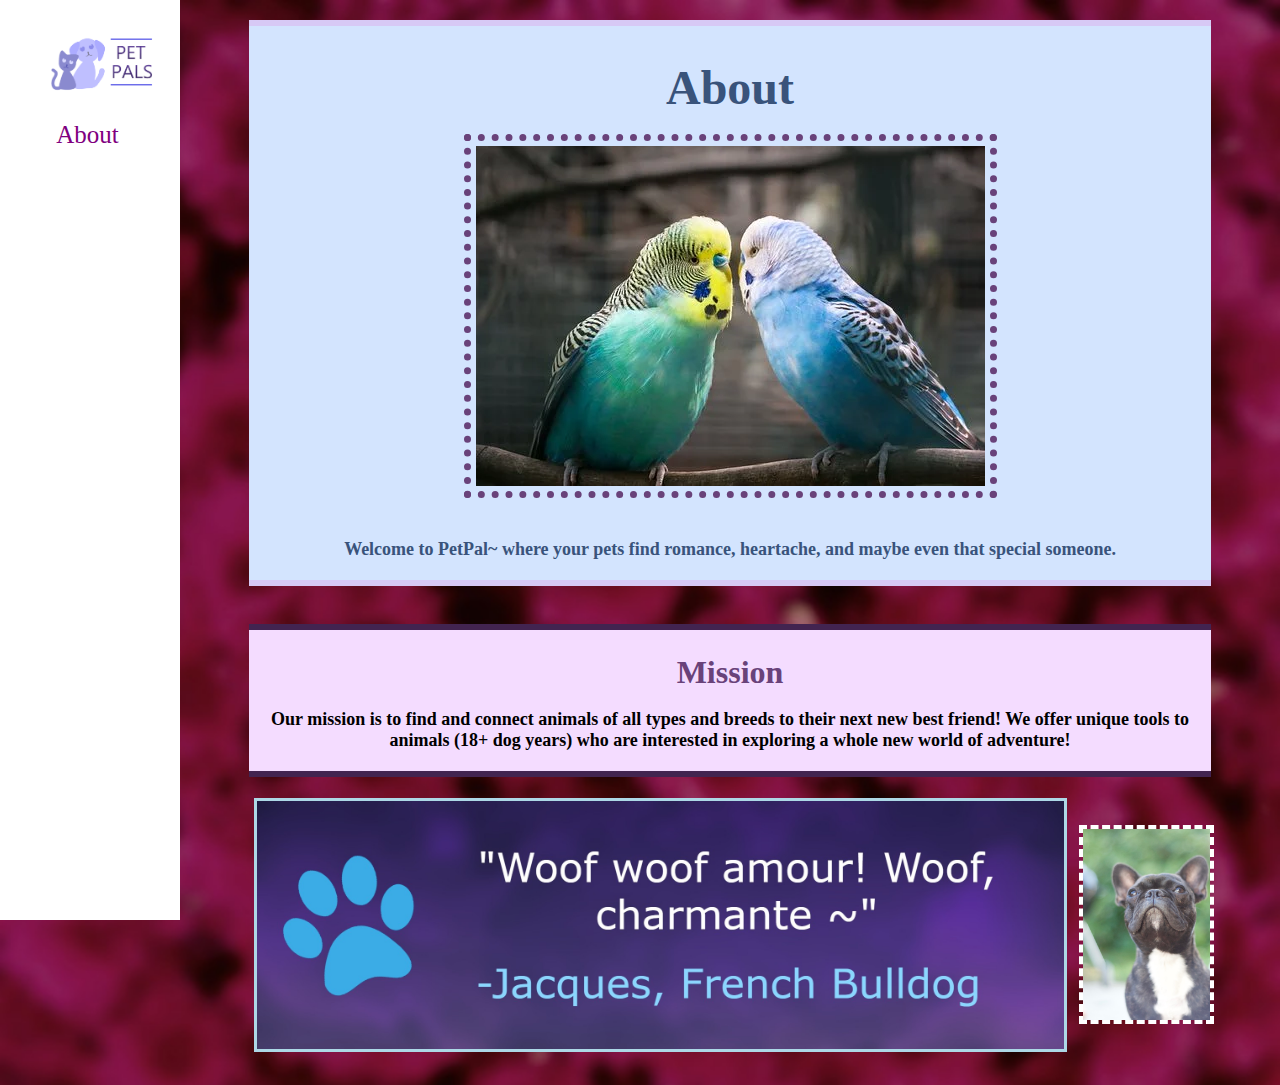
==== commit b7f14053: "Final" ====
--- a/index.html
+++ b/index.html
@@ -1,99 +1,48 @@
 <!DOCTYPE html>
-<html lang="en">
-<head>
-	<title>Login here</title>
-	<meta charset="UTF-8">
-	<meta name="viewport" content="width=device-width, initial-scale=1">
-	<link rel="icon" type="image/png" href="images/icons/favicon.ico"/>
-	<link rel="stylesheet" type="text/css" href="additional/bootstrap/css/bootstrap.min.css">
-	<link rel="stylesheet" type="text/css" href="fonts/font-awesome-4.7.0/css/font-awesome.min.css">
-	<link rel="stylesheet" type="text/css" href="fonts/Linearicons-Free-v1.0.0/icon-font.min.css">
-	<link rel="stylesheet" type="text/css" href="additional/animate/animate.css">
-	<link rel="stylesheet" type="text/css" href="additional/css-hamburgers/hamburgers.min.css">
-	<link rel="stylesheet" type="text/css" href="additional/animsition/css/animsition.min.css">
-	<link rel="stylesheet" type="text/css" href="additional/select2/select2.min.css">
-	<link rel="stylesheet" type="text/css" href="additional/daterangepicker/daterangepicker.css">
-	<link rel="stylesheet" type="text/css" href="css/util.css">
-	<link rel="stylesheet" type="text/css" href="css/main.css">
-</head>
-<body style="background-color: #666666;">
+<html lang = "en">
+  <head>
+    <meta charset="utf-8">
+    <meta name="viewport" content="width=device-width">
+    <title>PetPalAbout</title>
+    <link href="style.css" rel="stylesheet" type="text/css" />
+  </head>
+  <body class = "flowers">
 
-	<div class="limiter">
-		<div class="container-login100">
-			<div class="wrap-login100">
-				<form class="login100-form validate-form">
-					<span class="login100-form-title p-b-43">
-						Login here
-					</span>
+<div class="menu" style = "font-size: xxx-large">
+  <a href="PetPalHome.html"><img src = "graphics/petpalsfinal.png" alt = "logo" style = "width: 70%; padding-left: 28px"></a>
+  <a href="index.html">About</a>
+
+</div>
+
+<div class = "main">
+
+<div class="block" style="margin-top: 20px;">
+		<h1 style="margin-bottom: 0%; font-size: xxx-large"> About </h1>
+  <img src = "graphics/budgie.webp" alt = "budgies" style = "margin: 2%; padding: 5px; border: 7px dotted #69427A">
+
+<p class = "sub"> Welcome to PetPal~ where your pets find romance, heartache, and maybe even that special someone. </p>
+
+</div>
+<br/>
+
+<div class="block" style="margin-top: 20px; background-color: #F4DCFF; border-color: #422450">
+		<h1 style="margin-bottom: 0%; font-size: xx-large; color: #69427A"> Mission </h1>
+
+<p class = "sub" style = "color: black"> Our mission is to find and connect animals of all types and breeds to their next new best friend! We offer unique tools to animals (18+ dog years) who are interested in exploring a whole new world of adventure! </p>
 
 
-					<div class="wrap-input100 validate-input" data-validate = "Valid email is required: ex@abc.xyz">
-						<input class="input100" type="text" name="email">
-						<span class="focus-input100"></span>
-						<span class="label-input100">Email</span>
-					</div>
+</div><br/>
+
+<table style = "width: 90%; margin: 0 auto"> <tr>
+  <td style = "width: 85%">
+<img src = "graphics/purplesky (1).jpg" alt = "quote" style = "width: 100%; border: 3px solid lightblue"> </td>
+<td style = "width: 15%">
+  <img src = "graphics/bullog.jpg" alt = "bulldog" style = "width: 90%; margin-left: 10%; border: 4px dashed white ">
+</td></tr></table>
+<br/>
 
 
-					<div class="wrap-input100 validate-input" data-validate="Password is required">
-						<input class="input100" type="password" name="pass">
-						<span class="focus-input100"></span>
-						<span class="label-input100">Password</span>
-					</div>
+</div>
+  </body>
 
-					<div class="flex-sb-m w-full p-t-3 p-b-32">
-						<div class="contact100-form-checkbox">
-							<input class="input-checkbox100" id="ckb1" type="checkbox" name="remember-me">
-							<label class="label-checkbox100" for="ckb1">
-								Remember me
-							</label>
-						</div>
-
-						<div>
-							<a href="#" class="txt1">
-								Forgot Password?
-							</a>
-						</div>
-					</div>
-
-
-					<div class="container-login100-form-btn">
-						<button class="login100-form-btn">
-							Login
-						</button>
-					</div>
-
-					<div class="text-center p-t-46 p-b-20">
-						<span class="txt2">
-							or sign up using
-						</span>
-					</div>
-
-					<div class="login100-form-social flex-c-m">
-						<a href="#" class="login100-form-social-item flex-c-m bg1 m-r-5">
-							<i class="fa fa-facebook-f" aria-hidden="true"></i>
-						</a>
-
-						<a href="#" class="login100-form-social-item flex-c-m bg2 m-r-5">
-							<i class="fa fa-twitter" aria-hidden="true"></i>
-						</a>
-					</div>
-				</form>
-
-				<div class="login100-more" style="background-image: url('images/bg-01.jpg');">
-				</div>
-			</div>
-		</div>
-	</div>
-
-	<script src="additional/jquery/jquery-3.2.1.min.js"></script>
-	<script src="additional/animsition/js/animsition.min.js"></script>
-	<script src="additional/bootstrap/js/popper.js"></script>
-	<script src="additional/bootstrap/js/bootstrap.min.js"></script>
-	<script src="additional/select2/select2.min.js"></script>
-	<script src="additional/daterangepicker/moment.min.js"></script>
-	<script src="additional/daterangepicker/daterangepicker.js"></script>
-	<script src="additional/countdowntime/countdowntime.js"></script>
-	<script src="js/main.js"></script>
-
-</body>
 </html>
--- a/style.css
+++ b/style.css
@@ -0,0 +1,64 @@
+*{
+  font-family: candara
+}
+
+.flowers{
+  background-image: url(graphics/flowers.jpg);
+  background-size: cover;
+}
+
+
+.nav-link {
+  color: white;
+  font-weight: bold;
+  
+}
+
+.menu {
+  position: fixed;
+  height: 100%;
+  width: 180px;
+  z-index: 1;
+  background-color: white;
+  padding-top: 20px;
+  top: 0;
+  left: 0;
+  overflow-x: hidden;
+}
+
+.menu a {
+  padding: 6px 5px 6px 0px;
+  text-align: center;
+  font-size: 25px;
+  color: purple;
+  display: block;
+  text-decoration: none;
+}
+
+.menu a:hover {
+  color: #b877c5;
+}
+
+.main {
+  margin-left: 180px;
+  padding: 0px 10px;
+}
+
+.block{
+  text-align: center;
+  color: #39537B;
+  align-content:center;
+  display:block;
+  width: 90%;
+  border: 4px solid lightpurple;
+  padding: 2px;
+  margin: auto;
+  background-color: #D3E4FE;
+  border-top: 6px solid #D7C9F5;
+  border-bottom: 6px solid #D7C9F5
+}
+
+.sub{
+  font-size: large;
+  font-weight: bold
+}